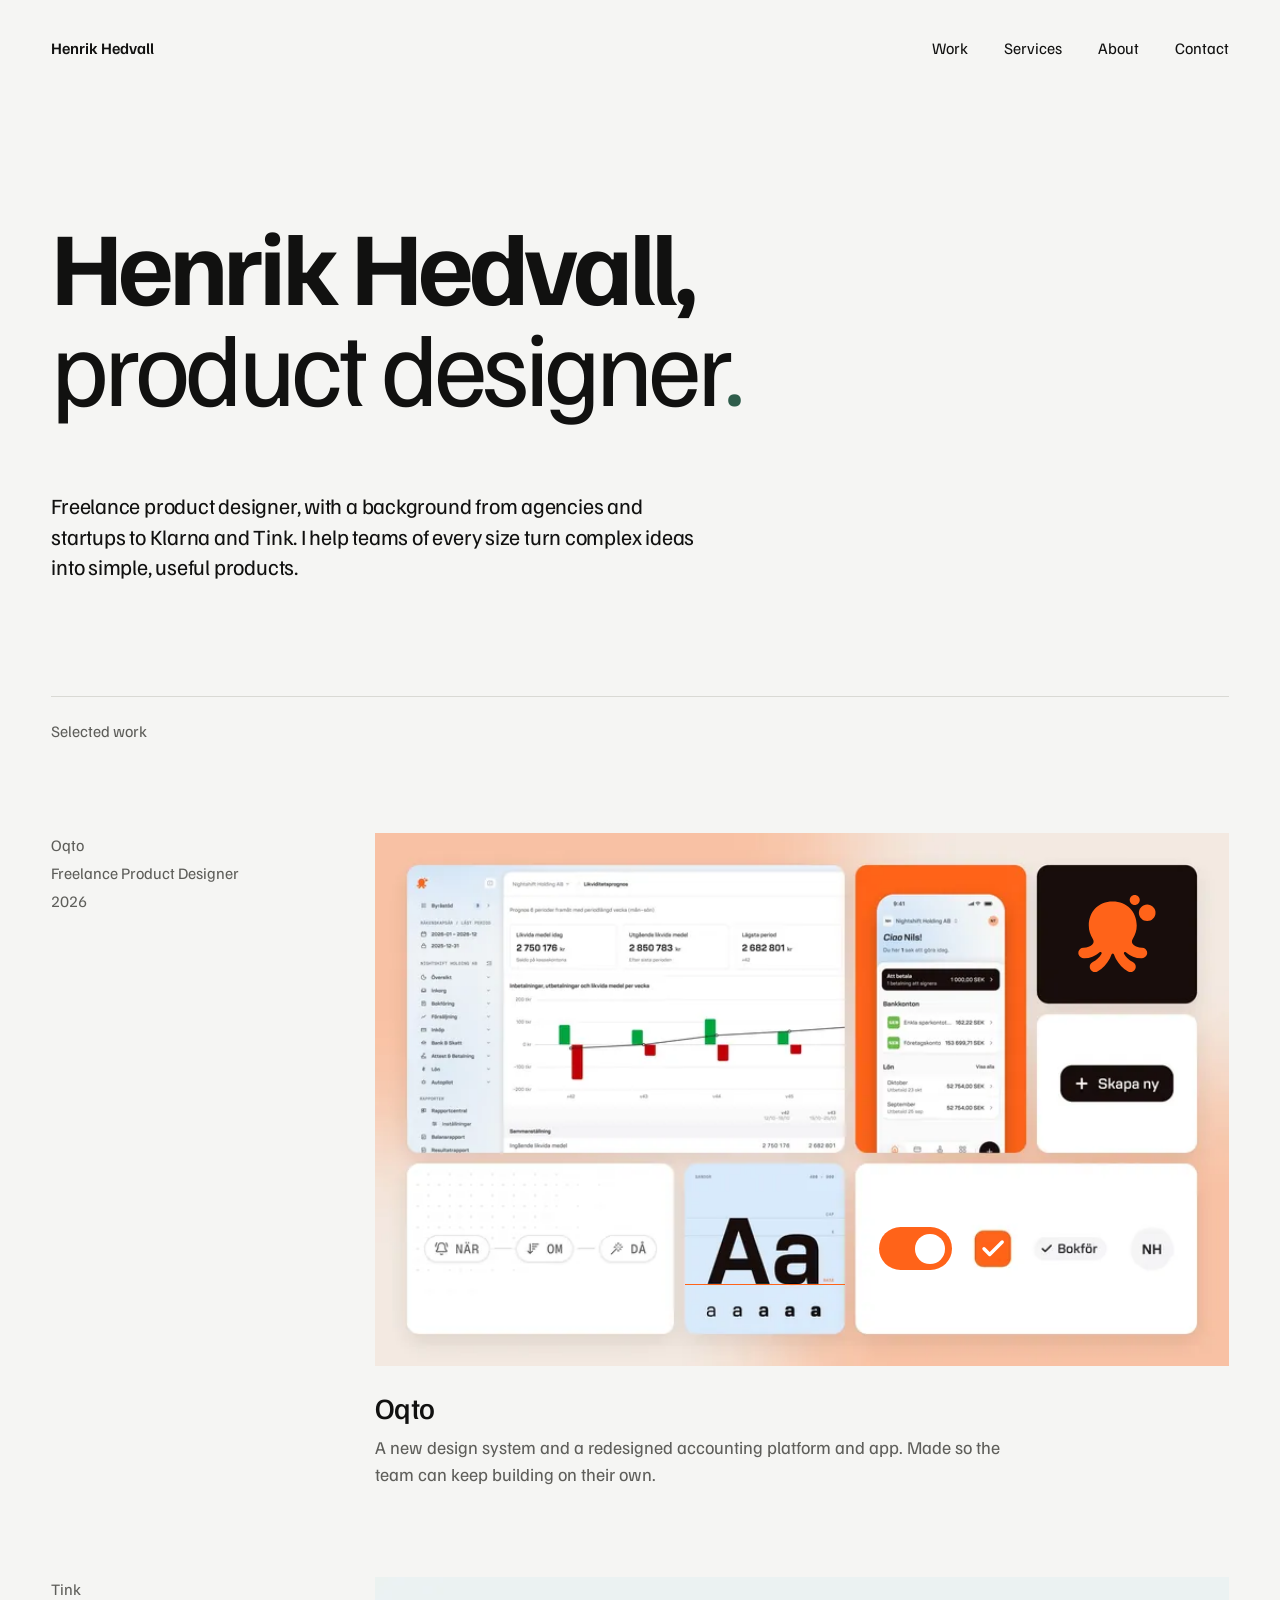
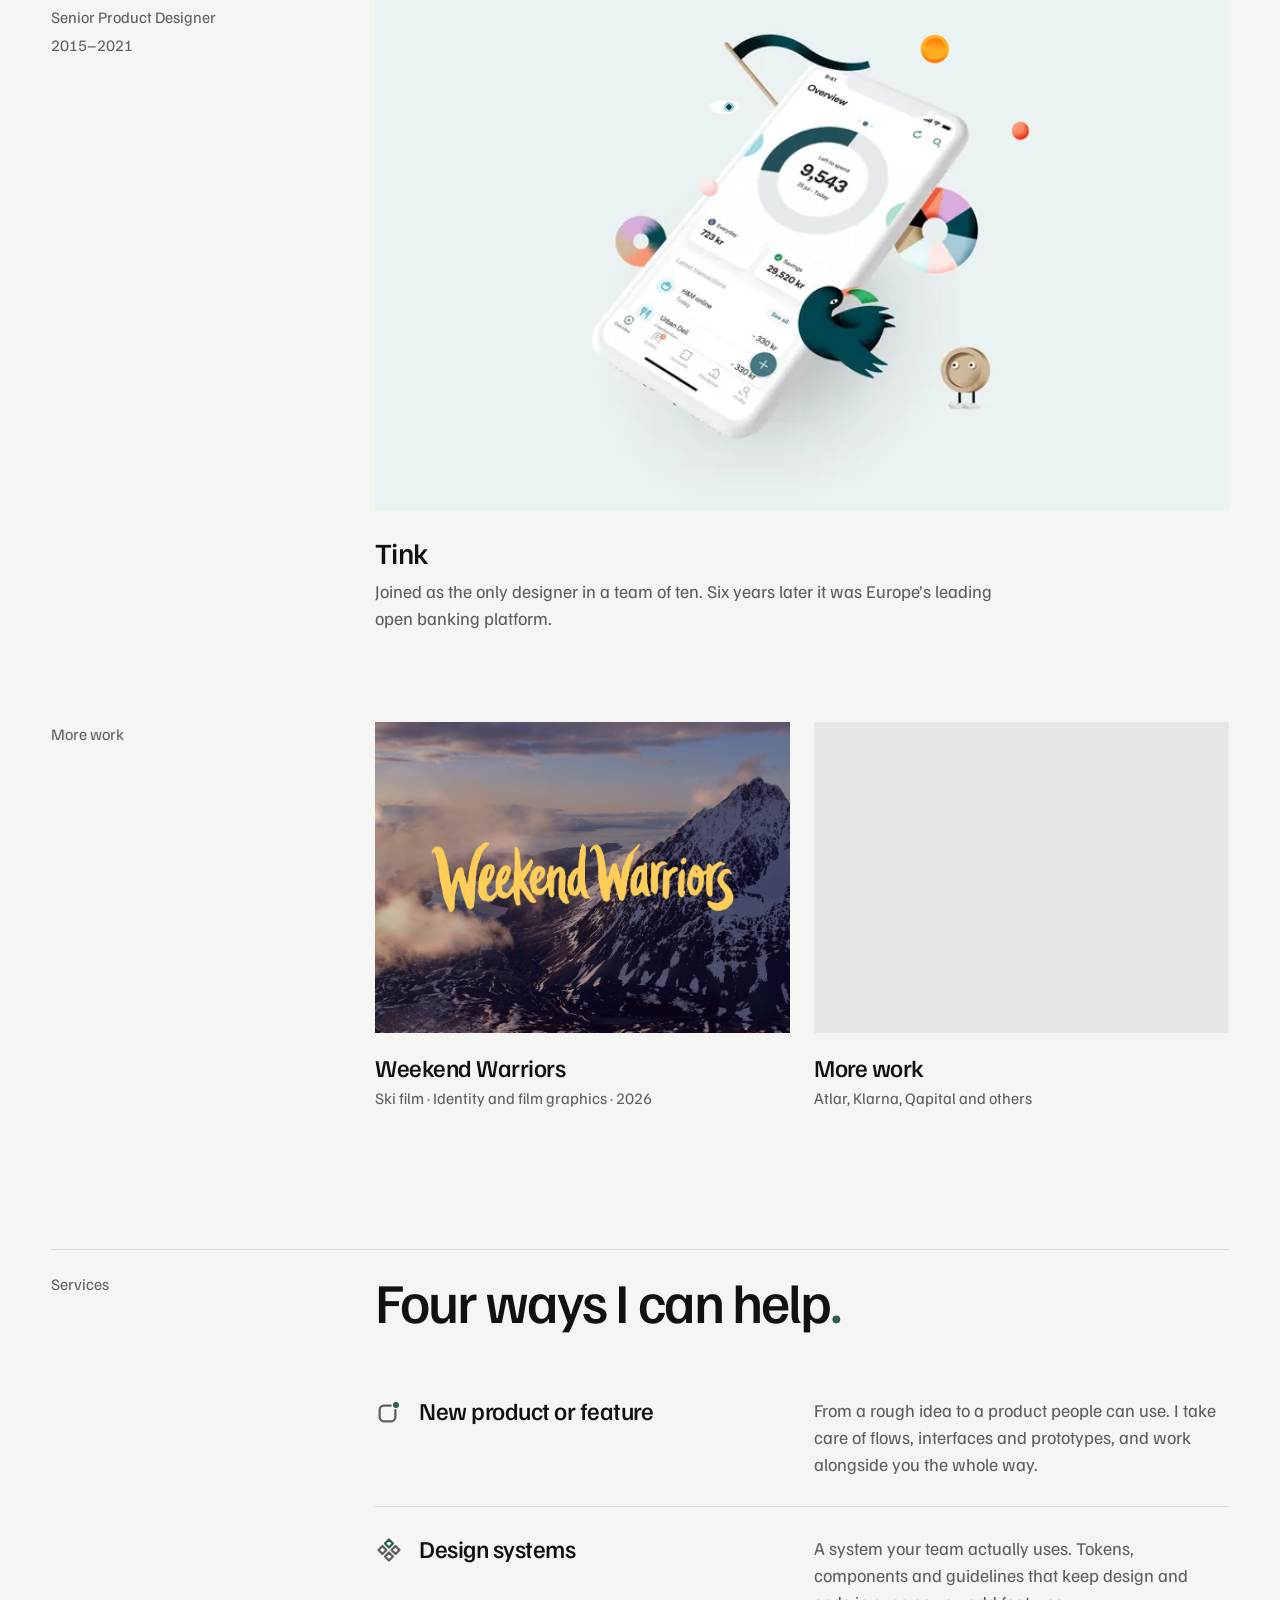
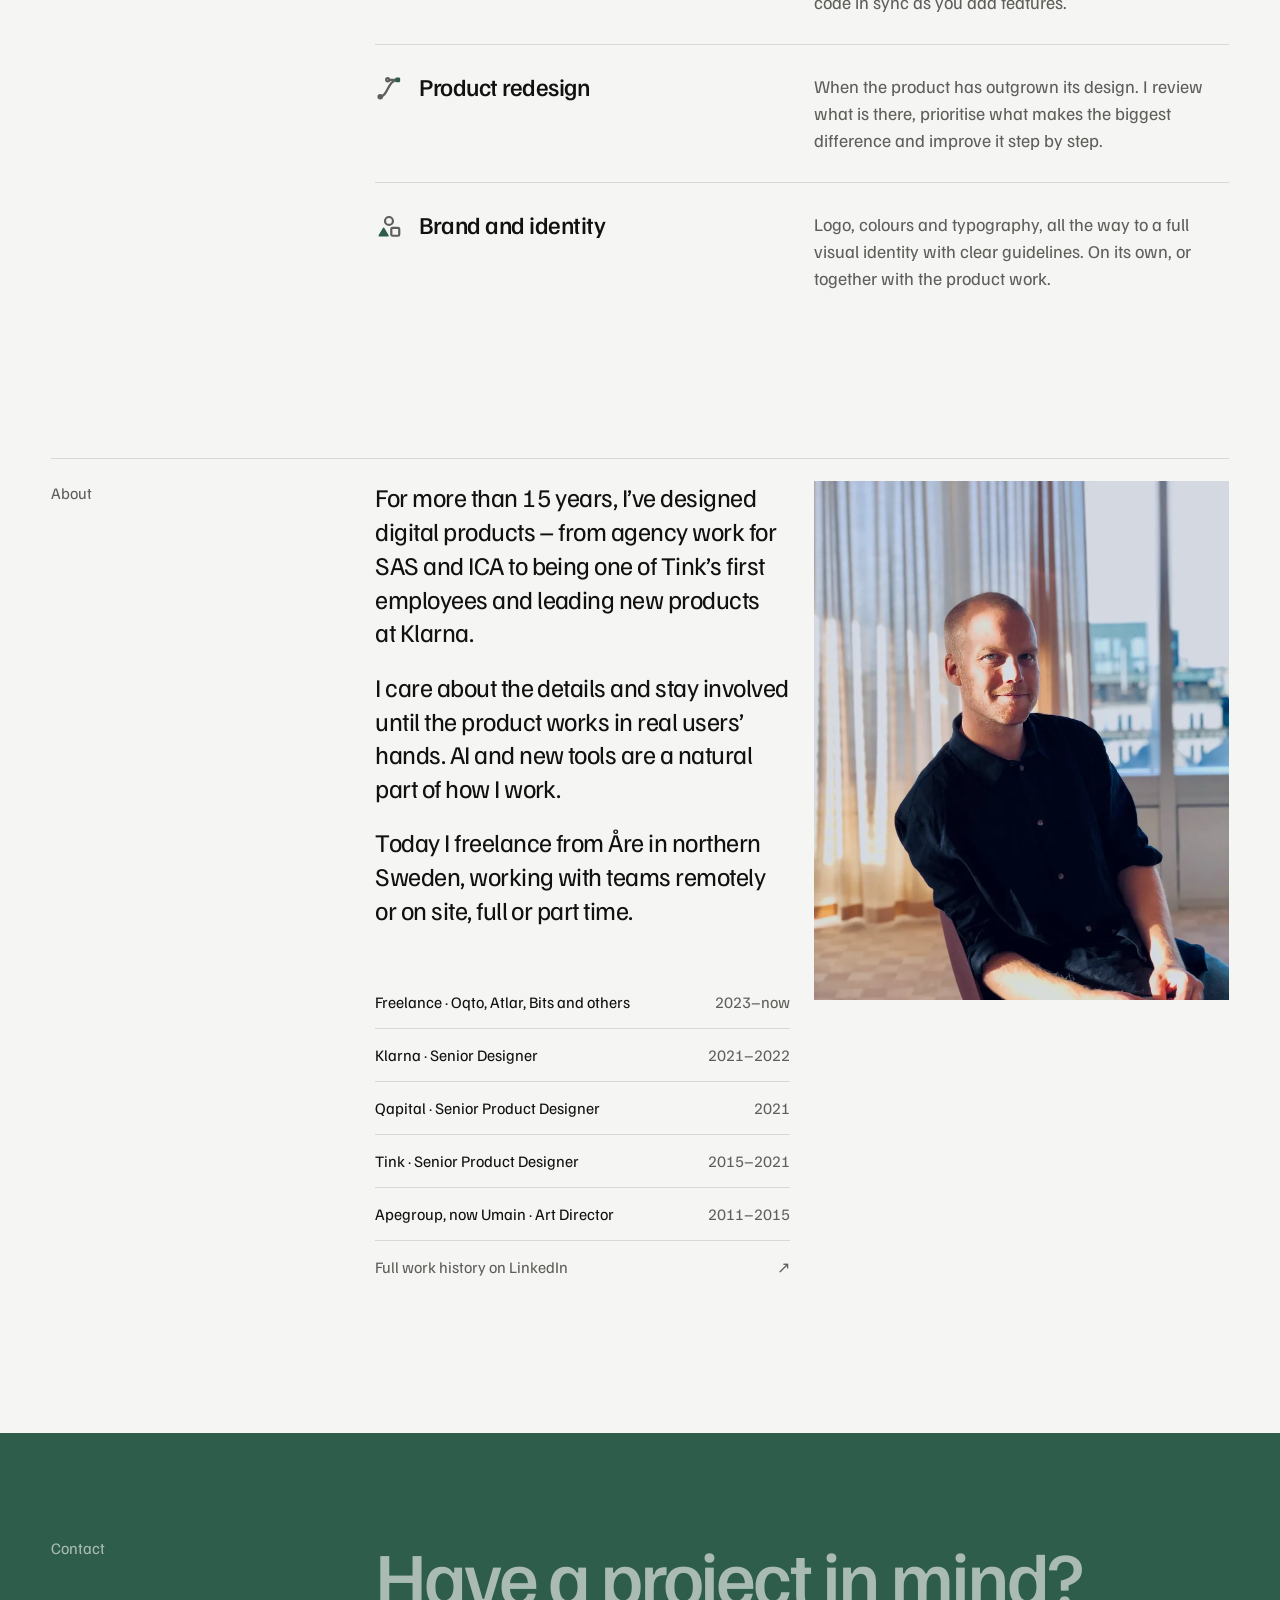
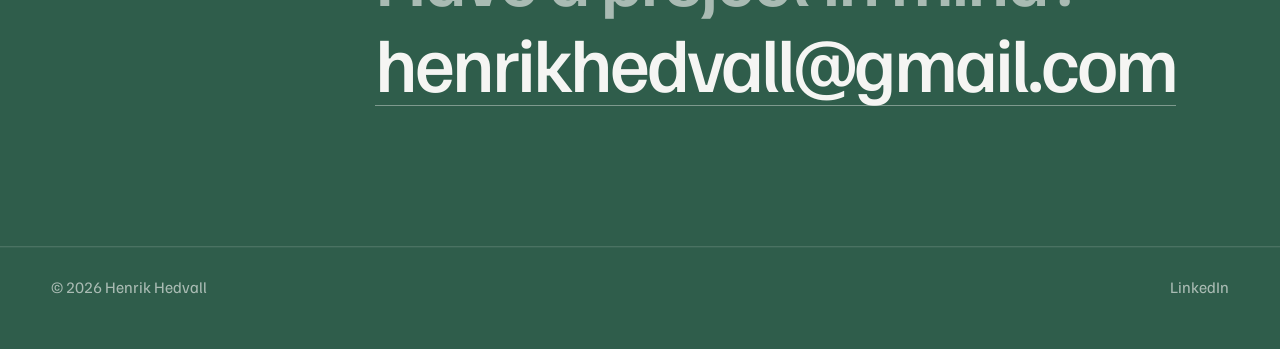
==== docs/index.html @ 21371f3f "Start page: services heading 'Four ways I can help.' Co-Authored-By: Claude Fable 5.2 <noreply@anthr" ====
<!doctype html>
<html lang="en">
<head>
<meta charset="utf-8">
<meta name="viewport" content="width=device-width, initial-scale=1">
<title>Henrik Hedvall – Freelance product designer</title>
<meta name="description" content="Freelance product designer, with a background from agencies and startups to Klarna and Tink.">
<meta property="og:type" content="website">
<meta property="og:title" content="Henrik Hedvall – Freelance product designer">
<meta property="og:description" content="Freelance product designer, with a background from agencies and startups to Klarna and Tink.">
<meta property="og:image" content="https://henrikhedvall.com/assets/share-start.jpg">
<link rel="canonical" href="https://henrikhedvall.com/">
<meta property="og:url" content="https://henrikhedvall.com/">
<script type="application/ld+json">{"@context": "https://schema.org", "@graph": [{"@type": "Person", "@id": "https://henrikhedvall.com/#henrik", "name": "Henrik Hedvall", "jobTitle": "Freelance product designer", "url": "https://henrikhedvall.com/", "image": "https://henrikhedvall.com/assets/henrik.webp", "sameAs": ["https://www.linkedin.com/in/henrikhedvall/"], "address": {"@type": "PostalAddress", "addressLocality": "Åre", "addressCountry": "SE"}, "knowsAbout": ["Product design", "Design systems", "UX design", "UI design", "Fintech"]}, {"@type": "WebSite", "@id": "https://henrikhedvall.com/#site", "url": "https://henrikhedvall.com/", "name": "Henrik Hedvall", "inLanguage": "en", "publisher": {"@id": "https://henrikhedvall.com/#henrik"}}]}</script>
<meta name="twitter:card" content="summary_large_image">
<meta name="theme-color" content="#F5F5F3">
<link rel="icon" href="favicon.svg" type="image/svg+xml">
<link rel="apple-touch-icon" href="apple-touch-icon.png">
<link rel="preload" href="fonts/familjen-grotesk-latin-wght-normal.woff2" as="font" type="font/woff2" crossorigin>
<link rel="stylesheet" href="css/base.css?v=b94be2dc">
<link rel="stylesheet" href="css/main.css?v=dbe5a1f5">
<link rel="stylesheet" href="css/site.css?v=d81ffc0d">
<script>(function(){try{try{localStorage.removeItem("theme")}catch(e){}var t=sessionStorage.getItem("theme");if(t==="dk"||t==="lt")document.documentElement.classList.add(t)}catch(e){}})();</script>
<noscript><style>.rv{opacity:1!important}.rv .zm,.rv .st,.rv .bl{transform:none!important}.rv .st span{opacity:1!important}.rv .ck path{stroke-dashoffset:0!important}.ic .s{stroke-dashoffset:0!important}.ic .nd{transform:none!important}</style></noscript>
</head>
<body data-rvt="0.85">
<div class="pg c-page" id="page">
<div class="c-wrap">

<header class="hdr c-header">
<a class="c-brand" href="#page">Henrik Hedvall</a>
<nav class="c-nav" aria-label="Main menu">
<a href="#work">Work</a>
<a href="#services">Services</a>
<a href="#about">About</a>
<a href="#contact">Contact</a>
</nav>
</header>

<section class="c-1bd8ef" id="top">
<h1 class="c-0eb64b" aria-label="Henrik Hedvall, product designer."><span aria-hidden="true" class="w c-f9675e"><span class="c c-w700" data-c="700,-1">H</span><span class="c c-w700" data-c="700,-1">e</span><span class="c c-w700" data-c="700,-1">n</span><span class="c c-w700" data-c="700,-1">r</span><span class="c c-w700" data-c="700,-1">i</span><span class="c c-w700" data-c="700,-1">k</span></span> <span aria-hidden="true" class="w c-f2ee90"><span class="c c-w700" data-c="700,-1">H</span><span class="c c-w700" data-c="700,-1">e</span><span class="c c-w700" data-c="700,-1">d</span><span class="c c-w700" data-c="700,-1">v</span><span class="c c-w700" data-c="700,-1">a</span><span class="c c-w700" data-c="700,-1">l</span><span class="c c-w700" data-c="700,-1">l</span><span class="c c-w700" data-c="700,-1">,</span></span><br><span aria-hidden="true" class="w c-b80cd1"><span class="c c-w400" data-c="400,1">p</span><span class="c c-w400" data-c="400,1">r</span><span class="c c-2d3d45" data-c="400,1">o</span><span class="c c-w400" data-c="400,1">d</span><span class="c c-w400" data-c="400,1">u</span><span class="c c-w400" data-c="400,1">c</span><span class="c c-w400" data-c="400,1">t</span></span> <span aria-hidden="true" class="w c-fda0ea"><span class="c c-w400" data-c="400,1">d</span><span class="c c-w400" data-c="400,1">e</span><span class="c c-w400" data-c="400,1">s</span><span class="c c-w400" data-c="400,1">i</span><span class="c c-w400" data-c="400,1">g</span><span class="c c-w400" data-c="400,1">n</span><span class="c c-w400" data-c="400,1">e</span><span class="c c-w400" data-c="400,1">r</span><span class="c dot c-779be9" data-c="400,1">.</span></span></h1>

<div class="c-11d5b0">
<p class="r2 c-934982">Freelance product designer, with a background from agencies and startups to Klarna and Tink. I help teams of every size turn complex ideas into simple, useful products.</p><div class="c-3e7436" aria-hidden="true"></div>
</div>
</section>

<section class="c-4fb075" id="work">
<h2 class="c-e5e7d6">Selected work</h2>

<article class="c-d96ef6">
<div class="wm c-d4efab"><span>Oqto</span><span>Freelance Product Designer</span><span>2026</span></div>
<a href="oqto/" class="frame c-34375b">
<div data-rv="1" class="rv c-media">
<div class="ph an"><img class="c-f92d9a" src="assets/oqto-hero-1400.webp?v=71ec8967" srcset="assets/oqto-hero-800.webp?v=7992816f 800w, assets/oqto-hero-1400.webp?v=71ec8967 1400w, assets/oqto-hero.webp?v=4d515a2b 2400w" sizes="(min-width: 1440px) 900px, (min-width: 1000px) 62vw, 92vw" fetchpriority="high" decoding="async" alt="Overview of the Oqto redesign: the liquidity forecast, the mobile app, the octopus symbol and a selection of components" width="2400" height="1500">
<div aria-hidden="true">
<svg class="oc" viewBox="0 0 71.76 71.6"><path class="ob" d="M59.2817 48.7584C57.5643 48.7763 55.937 48.483 54.5196 47.9441C53.3847 47.5131 52.3218 46.8425 51.3491 46.0403C49.7396 44.7171 49.4693 42.4061 50.6226 40.6759C52.9885 37.1495 54.3635 32.9107 54.3635 28.3426C54.3635 15.5483 45.0797 6.07685 32.0608 6.13072H32.0428C19.0299 6.08284 9.98036 15.5483 9.98036 28.3426C9.98036 32.9107 11.3615 37.1495 13.7215 40.6759C14.8804 42.4001 14.6042 44.7171 12.9948 46.0403C12.022 46.8425 10.9592 47.5071 9.82423 47.9441C8.40703 48.477 6.77968 48.7763 5.06221 48.7584C1.56731 48.7225 -0.714596 52.4402 0.732614 55.6137C1.5613 57.4278 3.37482 58.5833 5.37447 58.5833C5.58468 58.5833 5.78885 58.5833 6.005 58.5712C8.49112 58.4872 10.9712 58.0144 13.3492 57.0985C15.9073 56.1162 18.1291 54.6374 20.0147 52.9794C20.9515 52.1532 22.3387 53.2065 21.7682 54.3142C21.6841 54.4758 21.6001 54.6374 21.504 54.799C19.9007 57.6433 17.1984 60.2892 13.6314 62.0378C10.2746 63.6722 9.89028 68.2822 12.9708 70.3833L13.115 70.4734C14.5802 71.4074 16.4417 71.569 18.003 70.8148C23.0773 68.3597 26.5542 64.0135 29.3345 59.0858C30.8057 56.5356 30.6136 54.3565 32.1689 54.2004C33.7242 54.3565 33.538 56.5356 35.0032 59.0858C37.7836 64.0075 41.2605 68.3597 46.3347 70.8148C47.902 71.569 49.7576 71.4074 51.2227 70.4734L51.3667 70.3833C54.4476 68.2822 54.0574 63.6722 50.7061 62.0378C47.1394 60.2892 44.4371 57.6433 42.8338 54.799C42.7437 54.6374 42.6537 54.4758 42.5696 54.3142C41.9991 53.201 43.3862 52.1532 44.3231 52.9794C46.2086 54.6374 48.4245 56.1162 50.9886 57.0985C53.3666 58.0144 55.8408 58.4932 58.3326 58.5712C58.5491 58.5833 58.7591 58.5833 58.9635 58.5833C60.9629 58.5833 62.7765 57.4278 63.6052 55.6137C65.0523 52.4402 62.7704 48.7225 59.2756 48.7584H59.2817Z"></path><path class="o1" d="M64.0553 24.0379C68.3074 24.0379 71.7538 20.6015 71.7538 16.3625C71.7538 12.1235 68.3074 8.68718 64.0553 8.68718C59.8038 8.68718 56.3569 12.1235 56.3569 16.3625C56.3569 20.6015 59.8038 24.0379 64.0553 24.0379Z"></path><path class="o2" d="M52.5076 9.24399C55.0684 9.24399 57.1438 7.17462 57.1438 4.62199C57.1438 2.06934 55.0684 0 52.5076 0C49.9476 0 47.872 2.06934 47.872 4.62199C47.872 7.17462 49.9476 9.24399 52.5076 9.24399Z"></path></svg>
<i class="hq q1"></i><i class="hq q2"></i>
<i class="bl"></i>
<i class="sw"><i></i></i>
<svg class="ck" viewBox="0 0 68.27 46.93"><path d="M68.27 0L21.33 46.93L0 25.6" pathLength="1"></path></svg>
</div></div>
</div>
<div class="c-66ebb6">
<h3 class="c-h3">Oqto</h3>
<p class="c-623d69">A new design system and a redesigned accounting platform and app. Made so the team can keep building on their own.</p>
</div>
</a>
</article>

<article class="c-d96ef6">
<div class="wm c-d4efab"><span>Tink</span><span>Senior Product Designer</span><span>2015–2021</span></div>
<a href="tink/" class="frame c-34375b">
<div data-rv="0" class="rv c-media">
<div class="ph tk"><img class="c-f92d9a" src="assets/tink-hero-1400.webp?v=3ea2d02d" srcset="assets/tink-hero-800.webp?v=24ff89ae 800w, assets/tink-hero-1400.webp?v=3ea2d02d 1400w, assets/tink-hero.webp?v=5f0bf0ee 2000w" sizes="(min-width: 1440px) 900px, (min-width: 1000px) 62vw, 92vw" loading="lazy" decoding="async" alt="The Tink app overview on a phone, surrounded by illustrations" width="2000" height="1250"><i class="ey" aria-hidden="true"></i><img class="fl fa" src="assets/tink-circle-a.png?v=4cb28c6b" alt="" aria-hidden="true"><img class="fl fb" src="assets/tink-circle-b.png?v=ef1778e0" alt="" aria-hidden="true"></div>
</div>
<div class="c-66ebb6">
<h3 class="c-h3">Tink</h3>
<p class="c-623d69">Joined as the only designer in a team of ten. Six years later it was Europe’s leading open banking platform.</p>
</div>
</a>
</article>

<div class="c-d96ef6">
<div class="c-d4efab"><span>More work</span></div>
<div class="c-d9cca0">
<article class="c-card">
<a class="c-card" href="weekend-warriors/">
<div data-rv="2" class="frame rv c-media">
<video class="ph c-51b9cf" data-vid="1" src="assets/ww-hero.mp4?v=6cf41d6e" poster="assets/ww-hero-poster.jpg?v=d07b64ed" width="1920" height="1200" muted loop playsinline preload="metadata" aria-label="The Weekend Warriors wordmark writing itself over a mountain ridge at sunset"></video>
</div>
<div class="c-bc8afc">
<h3 class="c-h3-small">Weekend Warriors</h3>
<p class="c-note">Ski film · Identity and film graphics · 2026</p>
</div>
</a>
</article>
<article class="c-card">
<a class="c-card" href="more-work/">
<div data-rv="3" class="frame rv c-media">
<div class="ph sl c-a904ae"><img src="assets/klarna-1400.webp?v=a56a74ed" srcset="assets/klarna-800.webp?v=a18558d9 800w, assets/klarna-1400.webp?v=a56a74ed 1400w, assets/klarna.webp?v=1fc53044 2000w" sizes="(min-width: 1440px) 440px, (min-width: 700px) 46vw, 92vw" loading="lazy" decoding="async" alt="A selection of other work: Klarna, Reda, Qapital, Atlar, Romo Bygg and Svartanatt"><img src="assets/reda-1400.webp?v=1ed60d2f" srcset="assets/reda-800.webp?v=929731c5 800w, assets/reda-1400.webp?v=1ed60d2f 1400w, assets/reda.webp?v=9a746e75 2000w" sizes="(min-width: 1440px) 900px, (min-width: 1000px) 62vw, 92vw" loading="lazy" decoding="async" alt=""><img src="assets/qapital-1400.webp?v=ae49ee5f" srcset="assets/qapital-800.webp?v=fa20acdd 800w, assets/qapital-1400.webp?v=ae49ee5f 1400w, assets/qapital.webp?v=312f7fcc 2000w" sizes="(min-width: 1440px) 440px, (min-width: 700px) 46vw, 92vw" loading="lazy" decoding="async" alt=""><img src="assets/atlar-1400.webp?v=4212e9a0" srcset="assets/atlar-800.webp?v=1175e4a0 800w, assets/atlar-1400.webp?v=4212e9a0 1400w, assets/atlar.webp?v=0b436af6 2000w" sizes="(min-width: 1440px) 440px, (min-width: 700px) 46vw, 92vw" loading="lazy" decoding="async" alt=""><img src="assets/romo-bygg-1400.webp?v=dbc08c39" srcset="assets/romo-bygg-800.webp?v=d6e807f8 800w, assets/romo-bygg-1400.webp?v=dbc08c39 1400w, assets/romo-bygg.webp?v=745fbbb3 2000w" sizes="(min-width: 1440px) 440px, (min-width: 700px) 46vw, 92vw" loading="lazy" decoding="async" alt=""><img src="assets/svartanatt.webp?v=2c3ea246" srcset="assets/svartanatt-800.webp?v=5318c107 800w, assets/svartanatt.webp?v=2c3ea246 1600w" sizes="(min-width: 1440px) 440px, (min-width: 700px) 46vw, 92vw" loading="lazy" decoding="async" alt=""></div>
</div>
<div class="c-bc8afc">
<h3 class="c-h3-small">More work</h3>
<p class="c-note">Atlar, Klarna, Qapital and others</p>
</div>
</a>
</article>
</div>
</div>
</section>

<section class="c-sec-row" id="services">
<h2 class="label c-eyebrow">Services</h2>
<div class="c-cdea6d">
<p class="c-e6c089">Four ways I can help<span class="c-cb9cb9">.</span></p>
<div class="c-stack">

<div class="svc-row c-e2e9c7">
<div data-svc="0" class="svc c-svc-head">
<svg class="ic" viewBox="0 0 24 24" aria-hidden="true"><path class="s ap" d="M17.5 10.5v5.9a3.6 3.6 0 0 1-3.6 3.6H7.6A3.6 3.6 0 0 1 4 16.4v-6.3a3.6 3.6 0 0 1 3.6-3.6h5.9" pathLength="1"></path><circle class="nd" cx="18" cy="6" r="2.6"></circle></svg>
<h3 class="c-h3-small">New product or feature</h3>
</div>
<p class="c-body-muted">From a rough idea to a product people can use. I take care of flows, interfaces and prototypes, and work alongside you the whole way.</p>
</div>

<div class="svc-row c-6560a6">
<div data-svc="1" class="svc c-svc-head">
<svg class="ic" viewBox="0 0 24 24" aria-hidden="true"><path class="s k dm d1" d="M12 3l3.4 3.4-3.4 3.4-3.4-3.4z" pathLength="1"></path><path class="s dm d2" d="M6.4 8.6l3.4 3.4-3.4 3.4-3.4-3.4z" pathLength="1"></path><path class="s dm d3" d="M17.6 8.6l3.4 3.4-3.4 3.4-3.4-3.4z" pathLength="1"></path><path class="s dm d4" d="M12 14.2l3.4 3.4-3.4 3.4-3.4-3.4z" pathLength="1"></path></svg>
<h3 class="c-h3-small">Design systems</h3>
</div>
<p class="c-body-muted">A system your team actually uses. Tokens, components and guidelines that keep design and code in sync as you add features.</p>
</div>

<div class="svc-row c-6560a6">
<div data-svc="2" class="svc c-svc-head">
<svg class="ic" viewBox="0 0 24 24" aria-hidden="true"><path class="s cv" d="M4.5 19.5C11 19.5 11 5 19.5 5" pathLength="1"></path><path class="s hl" d="M19.5 5H12.4" pathLength="1"></path><circle class="s kb" cx="11" cy="5" r="1.4" pathLength="1"></circle><circle class="nd g st" cx="4.5" cy="19.5" r="2.4"></circle><rect class="nd st" x="17.4" y="2.9" width="4.2" height="4.2" rx="1.1"></rect></svg>
<h3 class="c-h3-small">Product redesign</h3>
</div>
<p class="c-body-muted">When the product has outgrown its design. I review what is there, prioritise what makes the biggest difference and improve it step by step.</p>
</div>

<div class="svc-row c-6560a6">
<div data-svc="3" class="svc c-svc-head">
<svg class="ic" viewBox="0 0 24 24" aria-hidden="true"><path class="nd bt c-73754b" d="M7.4 14l3.7 6.4H3.7z"></path><circle class="s bc" cx="12" cy="7.7" r="3.4" pathLength="1"></circle><rect class="s bs c-49e06b" x="14" y="13.6" width="6.8" height="6.8" rx="1.1" pathLength="1"></rect></svg>
<h3 class="c-h3-small">Brand and identity</h3>
</div>
<p class="c-body-muted">Logo, colours and typography, all the way to a full visual identity with clear guidelines. On its own, or together with the product work.</p>
</div>

</div>
</div>
</section>

<section class="c-sec-row" id="about">
<h2 class="label c-eyebrow">About</h2>
<div class="c-84e55a">
<div class="c-241d5d">
<div class="c-717a55">
<p class="c-deb068">For more than 15 years, I’ve designed digital products – from agency work for SAS and ICA to being one of Tink’s first employees and leading new products at Klarna.</p>
<p class="c-deb068">I care about the details and stay involved until the product works in real users’ hands. AI and new tools are a natural part of how I work.</p>
<p class="c-deb068">Today I freelance from Åre in northern Sweden, working with teams remotely or on site, full or part time.</p>
</div>
<div class="c-5a4dd7">
<div class="c-9900d7">
<span>Freelance · Oqto, Atlar, Bits and others</span>
<span class="c-years">2023–now</span>
</div>
<div class="c-job">
<span>Klarna · Senior Designer</span>
<span class="c-years">2021–2022</span>
</div>
<div class="c-job">
<span>Qapital · Senior Product Designer</span>
<span class="c-years">2021</span>
</div>
<div class="c-job">
<span>Tink · Senior Product Designer</span>
<span class="c-years">2015–2021</span>
</div>
<div class="c-job">
<span>Apegroup, now Umain · Art Director</span>
<span class="c-years">2011–2015</span>
</div>
<a class="c-983ea1" href="https://www.linkedin.com/in/henrikhedvall/" target="_blank" rel="noopener"><span>Full work history on LinkedIn</span><span aria-hidden="true">↗</span></a>
</div>
</div>
<img class="c-37434e" src="assets/henrik.webp?v=fcdbd80e" srcset="assets/henrik-800.webp?v=7474d561 800w, assets/henrik.webp?v=fcdbd80e 1600w" sizes="(min-width: 1440px) 440px, (min-width: 700px) 46vw, 92vw" loading="lazy" decoding="async" alt="Henrik Hedvall, seated by a window in warm afternoon light" width="1600" height="2000">
</div>
</section>

<section id="contact" class="bleed c-d41c83">
<h2 class="label c-3a19ce">Contact</h2>
<div class="c-ff5913">
<p class="c-d10982">Have a project in mind?</p>
<a href="mailto:henrikhedvall@gmail.com" class="mail c-31921e">henrikhedvall@gmail.com</a>
</div>
</section>

<footer class="bleed c-7f6a8b"><span>© 2026 Henrik Hedvall</span><a href="https://www.linkedin.com/in/henrikhedvall/" target="_blank" rel="noopener" class="foot">LinkedIn</a></footer>


</div>
</div>
<script src="js/site.js?v=495a7c48" defer></script>
</body>
</html>
---- docs/css/base.css ----
@font-face{font-family:'Familjen Grotesk';font-style:normal;font-display:swap;font-weight:400 700;src:url(../fonts/familjen-grotesk-latin-ext-wght-normal.woff2) format('woff2-variations');unicode-range:U+0100-02BA,U+02BD-02C5,U+02C7-02CC,U+02CE-02D7,U+02DD-02FF,U+0304,U+0308,U+0329,U+1D00-1DBF,U+1E00-1E9F,U+1EF2-1EFF,U+2020,U+20A0-20AB,U+20AD-20C0,U+2113,U+2C60-2C7F,U+A720-A7FF}
@font-face{font-family:'Familjen Grotesk';font-style:normal;font-display:swap;font-weight:400 700;src:url(../fonts/familjen-grotesk-latin-wght-normal.woff2) format('woff2-variations');unicode-range:U+0000-00FF,U+0131,U+0152-0153,U+02BB-02BC,U+02C6,U+02DA,U+02DC,U+0304,U+0308,U+0329,U+2000-206F,U+20AC,U+2122,U+2191,U+2193,U+2212,U+2215,U+FEFF,U+FFFD}
@font-face{font-family:'Geist Mono';font-style:normal;font-display:swap;font-weight:500;src:url(../fonts/geist-mono-latin-500-normal.woff2) format('woff2');unicode-range:U+0000-00FF,U+0131,U+0152-0153,U+02BB-02BC,U+02C6,U+02DA,U+02DC,U+0304,U+0308,U+0329,U+2000-206F,U+20AC,U+2122,U+2191,U+2193,U+2212,U+2215,U+FEFF,U+FFFD}
body{margin:0;background:#F5F5F3}
:root{--accent:#2F5D4B}
::selection{background:#D5E3DC;color:#111110}
a{color:#111110;text-decoration:none}
a:hover{color:var(--accent)}
header a,.foot{background:linear-gradient(currentColor,currentColor) 0 100%/0 1px no-repeat;padding-bottom:2px;transition:background-size 500ms cubic-bezier(.2,.7,.2,1),color 300ms ease}
header a:hover,.foot:hover{background-size:100% 1px}
img,video{display:block;width:100%;height:auto}
.bar{position:fixed;top:0;left:0;right:0;height:2px;background:var(--accent);transform-origin:0 50%;z-index:20;pointer-events:none}
.hdr{position:sticky;top:0;z-index:10;background:#F5F5F3;box-shadow:0 0 0 100vmax #F5F5F3;clip-path:inset(0 -100vmax);transition:transform 600ms cubic-bezier(.2,.7,.2,1)}
.hdr.up{transform:translateY(-100%)}
@media (max-width: 1000px){.meta{order:2}}
.fw{position:relative}
.fc{position:absolute;left:83.6%;top:53.73%;width:6.15%;height:7.73%;background:#FAFAFA;color:#191970;pointer-events:none}
.fc svg{position:absolute;left:8.13%;top:10.34%;width:85.4%;height:auto;overflow:visible;display:block}
.fc .fp,.fc .fo,.fc .fm{transform-box:fill-box;transform-origin:center}
.fv{position:absolute;left:26.781%;top:21.917%;width:21.969%;height:63.708%;border-radius:7.966%/3.663%;object-fit:cover;pointer-events:none}
@media (prefers-reduced-motion: reduce){.fv{display:none}}
@media (prefers-reduced-motion: no-preference){
.rv.in .fc .fp{animation:fcP 2.3s 600ms both}
.rv.in .fc .fo{animation:fcO 2.3s 600ms both}
.rv.in .fc .fm{animation:fcM 2.3s 600ms both}
@keyframes fcP{0%,8.7%{opacity:0;transform:rotate(90deg);animation-timing-function:cubic-bezier(.2,0,0,1)}43.4%,60.8%{opacity:1;transform:rotate(0deg);animation-timing-function:cubic-bezier(.2,0,0,1)}100%{opacity:1;transform:rotate(-180deg)}}
@keyframes fcO{0%,8.7%{opacity:0;transform:translateX(12px);animation-timing-function:cubic-bezier(.2,0,0,1)}43.4%,100%{opacity:1;transform:translateX(0)}}
@keyframes fcM{0%,8.7%{opacity:0;transform:translateY(8px);animation-timing-function:cubic-bezier(.2,0,0,1)}43.4%,60.8%{opacity:1;transform:translateY(0);animation-timing-function:cubic-bezier(.2,0,0,1)}100%{opacity:1;transform:translateY(-3px)}}
.rv{opacity:0;transition:opacity 1000ms ease}
.rv.in{opacity:1}
.rv .zm:not(.px){transform:scale(1.035);transition:transform 2000ms cubic-bezier(.16,.84,.24,1)}
.rv.in .zm:not(.px){transform:none}
@keyframes rise{from{opacity:0;transform:translateY(14px)}to{opacity:1;transform:none}}
.r1,.r2{animation:rise 1100ms cubic-bezier(.2,.7,.2,1) both}
.r2{animation-delay:140ms}
}
[data-lb]{cursor:zoom-in}
[data-lb]:focus-visible{outline:2px solid var(--accent);outline-offset:3px}
.lbx{position:fixed;inset:0;z-index:100;opacity:0;transition:opacity 300ms ease;font-family:'Familjen Grotesk','Helvetica Neue',Arial,sans-serif;-webkit-font-smoothing:antialiased;touch-action:pinch-zoom;cursor:zoom-out}
.lbx.on{opacity:1}
.lbx .stg{position:absolute;left:0;right:0;top:0;height:100%;display:flex;align-items:center;justify-content:center;padding:68px clamp(16px,6vw,96px) 76px;box-sizing:border-box}
.lbx .stg img,.lbx .stg video{width:auto;height:auto;max-width:100%;max-height:100%;opacity:0;transform:scale(.985);transition:opacity 280ms ease,transform 500ms cubic-bezier(.2,.7,.2,1);cursor:default;-webkit-user-drag:none;user-select:none;-webkit-user-select:none}
.lbx .stg video{width:100%;height:100%;object-fit:contain}
.lbx .stg img.ok,.lbx .stg video.ok{opacity:1;transform:none}
.lbx button{position:absolute;-webkit-appearance:none;appearance:none;border:0;padding:0;width:44px;height:44px;border-radius:50%;background:transparent;color:inherit;cursor:pointer;display:flex;align-items:center;justify-content:center;transition:background 200ms ease}
.lbx button:hover{background:rgba(128,128,128,.18)}
.lbx button:focus-visible{outline:2px solid var(--accent);outline-offset:2px}
.lbx .x{top:14px;right:clamp(8px,2vw,24px)}
.lbx .pv,.lbx .nx{top:50%;margin-top:-22px}
.lbx .pv{left:clamp(4px,1.6vw,24px)}
.lbx .nx{right:clamp(4px,1.6vw,24px)}
.lbx .cp{position:absolute;left:0;right:0;bottom:24px;margin:0;padding:0 72px;display:flex;flex-wrap:wrap;justify-content:center;gap:2px 20px;text-align:center;font-size:14px;line-height:1.4;font-variant-numeric:tabular-nums;cursor:default}
.lbx .cp .cm{opacity:.62}
.lbx .cp .cl{display:flex;flex-wrap:wrap;gap:2px 20px}
.lbx .cp.has{justify-content:space-between;flex-wrap:nowrap;text-align:left}
.lbx .cp.has .cc{flex:none}
@media (max-width: 700px){.lbx .stg{padding:64px 12px 104px}.lbx .cp{padding:0 60px;bottom:16px}.lbx .cp.has{flex-direction:column;align-items:center;justify-content:flex-start;flex-wrap:nowrap;gap:2px;text-align:center}.lbx .cp .cl{display:contents}.lbx .pv,.lbx .nx{top:auto;bottom:12px;margin:0}}
.nf{min-height:100vh;min-height:100dvh;box-sizing:border-box;padding:36px clamp(20px,4vw,60px);display:flex;flex-direction:column;gap:20px;background:#F5F5F3;color:#111110;font-family:'Familjen Grotesk','Helvetica Neue',Arial,sans-serif;font-size:18px;line-height:1.5;-webkit-font-smoothing:antialiased}
.nf p{margin:0}
.nf-name{font-size:16px;font-weight:600;margin-bottom:auto !important}
.nf h1{margin:0;font-size:clamp(36px,6vw,88px);line-height:1.02;font-weight:500;letter-spacing:-.04em}
.nf-link{border-bottom:1px solid currentColor;padding-bottom:2px}
.nf>p:last-child{margin-bottom:auto}
@media (prefers-color-scheme: dark){
html:not(.lt){--accent:#46765F;color-scheme:dark}
html:not(.lt),:where(html:not(.lt)) body{background:#121211 !important}
:where(html:not(.lt)) .pg{background:#121211 !important;color:#EDEDE9 !important}
:where(html:not(.lt)) .hdr{background:#121211;box-shadow:0 0 0 100vmax #121211}
:where(html:not(.lt)) ::selection{background:#2F5D4B;color:#F5F5F3}
:where(html:not(.lt)) a{color:#EDEDE9}
:where(html:not(.lt)) .ic .s{stroke:#9C9C96 !important}
:where(html:not(.lt)) .ic .s.k{stroke:var(--accent) !important}
:where(html:not(.lt)) .ic .nd.g{fill:#9C9C96 !important}
:where(html:not(.lt)) .bleed{background:#2F5D4B;box-shadow:0 0 0 100vmax #2F5D4B}
}
html.dk{--accent:#46765F;color-scheme:dark}
html.dk,:where(html.dk) body{background:#121211 !important}
:where(html.dk) .pg{background:#121211 !important;color:#EDEDE9 !important}
:where(html.dk) .hdr{background:#121211;box-shadow:0 0 0 100vmax #121211}
:where(html.dk) ::selection{background:#2F5D4B;color:#F5F5F3}
:where(html.dk) a{color:#EDEDE9}
:where(html.dk) .ic .s{stroke:#9C9C96 !important}
:where(html.dk) .ic .s.k{stroke:var(--accent) !important}
:where(html.dk) .ic .nd.g{fill:#9C9C96 !important}
:where(html.dk) .bleed{background:#2F5D4B;box-shadow:0 0 0 100vmax #2F5D4B}
---- docs/css/main.css ----
@media (prefers-reduced-motion: no-preference){html{scroll-behavior:smooth}
#work,#services,#about{position:relative;border-top-color:transparent !important}
#work::before,#services::before,#about::before{content:"";position:absolute;left:0;right:0;top:-3px;height:1px;background:#D9D9D4;pointer-events:none}
@media (prefers-color-scheme: dark){html:not(.lt) :is(#work,#services,#about)::before{background:#2A2A28}}
html.dk :is(#work,#services,#about)::before{background:#2A2A28}}
.ph{transition:transform 900ms cubic-bezier(.2,.7,.2,1)}
.frame:hover .ph{transform:scale(1.015)}
.sl{position:relative}
.sl img{position:absolute;inset:0;display:block;width:100%;height:100%;object-fit:cover;opacity:0}
.sl img:first-child{opacity:1}
@media (prefers-reduced-motion: no-preference){
.sl img{animation:slF 24s linear infinite both}
.sl img:nth-child(2){animation-delay:4s}
.sl img:nth-child(3){animation-delay:8s}
.sl img:nth-child(4){animation-delay:12s}
.sl img:nth-child(5){animation-delay:16s}
.sl img:nth-child(6){animation-delay:20s}
@keyframes slF{0%{opacity:0}4.17%,16.67%{opacity:1}20.83%,100%{opacity:0}}
}
.tk{position:relative}
.fl{position:absolute;display:block;height:auto}
.ey{position:absolute;display:block;left:40.8125%;top:23.4%;width:1.1875%;aspect-ratio:1;border-radius:50%;background:radial-gradient(circle closest-side,#004650 0 50%,#A7CAD8 55% 100%)}
.fa{left:63.656%;top:10.4%;width:3.844%}
.fb{left:74.313%;top:26.85%;width:2.5%}
@media (prefers-reduced-motion: no-preference){
.ey{animation:eyL 11s cubic-bezier(.45,0,.55,1) 1.5s infinite}
@keyframes eyL{0%,12%{transform:none}45%,62%{transform:translateX(-89%)}95%,100%{transform:none}}
.fa{animation:flA 7s ease-in-out infinite alternate}
.fb{animation:flB 5.6s ease-in-out -2s infinite alternate}
@keyframes flA{from{transform:translate(-16%,30%)}to{transform:translate(20%,-45%)}}
@keyframes flB{from{transform:translate(26%,-40%)}to{transform:translate(-30%,52%)}}
}
.an{position:relative}
.an i,.an svg{position:absolute;display:block}
.oc{left:82.344%;top:11.75%;width:9.084%;overflow:visible;fill:#FF6319}
.hq{top:77.85%;height:.167%;background:#FF6319;border-radius:999px;opacity:0;transform-origin:0 50%}
.q1{left:13.94%;width:2.08%}.q2{left:23.7%;width:2.08%}
.bl{left:36.25%;top:84.56%;width:18.75%;height:1px;background:#FF6319;transform-origin:0 50%}
.sw{left:59.031%;top:74%;width:8.5%;aspect-ratio:272/160;border-radius:999px;background:#FF6319}
.sw i{top:15%;left:50%;width:41.18%;aspect-ratio:1;border-radius:50%;background:#fff}
.ck{left:71.278%;top:76.72%;width:2.134%;overflow:visible;fill:none;stroke:#fff;stroke-width:12.8;stroke-linecap:round;stroke-linejoin:round}
.ck path{stroke-dasharray:1;stroke-dashoffset:0}
@media (prefers-reduced-motion: no-preference){
.oc .ob,.oc .o1,.oc .o2{transform-box:fill-box;transform-origin:50% 50%}
.oc{animation:ocF 5.5s ease-in-out infinite alternate}
.oc .o1{animation:ocB 3.6s ease-in-out infinite alternate}
.oc .o2{animation:ocB 2.9s ease-in-out -1s infinite alternate}
@keyframes ocF{from{transform:translateY(3.5%) rotate(-2deg)}to{transform:translateY(-3.5%) rotate(2deg)}}
@keyframes ocB{from{transform:translate(-6%,10%)}to{transform:translate(8%,-16%)}}
.hq{animation:hl1 6s cubic-bezier(.45,0,.2,1) 1s infinite}
.q2{animation-name:hl2}
@keyframes hl1{0%{opacity:1;transform:scaleX(0)}12%{opacity:1;transform:scaleX(1)}36%{opacity:1;transform:scaleX(1)}46%,100%{opacity:0;transform:scaleX(1)}}
@keyframes hl2{0%,12%{opacity:1;transform:scaleX(0)}24%{opacity:1;transform:scaleX(1)}36%{opacity:1;transform:scaleX(1)}46%,100%{opacity:0;transform:scaleX(1)}}
.sw{animation:swT 5s cubic-bezier(.4,0,.2,1) 1s infinite}
.sw i{animation:swK 5s cubic-bezier(.4,0,.2,1) 1s infinite}
@keyframes swT{0%,30%{background:#FF6319}38%,62%{background:#CFCBC6}70%,100%{background:#FF6319}}
@keyframes swK{0%,30%{left:50%}38%,62%{left:8.82%}70%,100%{left:50%}}
.rv .bl{transform:scaleX(0);transition:transform 1500ms cubic-bezier(.2,.7,.2,1) 700ms}
.rv.in .bl{transform:none}
.rv .ck path{stroke-dashoffset:1;transition:stroke-dashoffset 700ms cubic-bezier(.65,0,.35,1) 1100ms}
.rv.in .ck path{stroke-dashoffset:0;animation:ckD 5s cubic-bezier(.65,0,.35,1) 3.5s infinite}
@keyframes ckD{0%,30%{stroke-dashoffset:0}36%,56%{stroke-dashoffset:1}70%,100%{stroke-dashoffset:0}}
}
.label{position:sticky;top:32px;align-self:flex-start}
@media (max-width: 1000px){.label{position:static}}
@media (max-width: 1000px){.wm{order:2;flex-direction:row !important;flex-wrap:wrap;gap:0 !important;margin-top:-12px}.wm>span:first-child{display:none}.wm>span+span+span::before{content:" · ";white-space:pre}#work>h2{margin-bottom:-36px !important}}
@media (max-width: 600px){#top h1{font-size:calc((100vw - 40px) / 8.1) !important}}
@media (max-width: 600px){#contact .mail{font-size:min(36px, calc((100vw - 40px) / 10.8))}}
@media (prefers-reduced-motion: no-preference){
.rv{opacity:0;transition:opacity 900ms ease}
.rv.in{opacity:1}
}
.bleed{background:var(--accent);box-shadow:0 0 0 100vmax var(--accent);clip-path:inset(0 -100vmax)}
@media (prefers-color-scheme: dark){:where(html:not(.lt)) .bleed{background:#2F5D4B;box-shadow:0 0 0 100vmax #2F5D4B}}
:where(html.dk) .bleed{background:#2F5D4B;box-shadow:0 0 0 100vmax #2F5D4B}
footer.bleed{clip-path:inset(-2px -100vmax 0)}
footer.bleed{position:relative;border-top-color:transparent !important}
footer.bleed::before{content:"";position:absolute;left:0;right:0;top:-1px;height:1px;background:rgba(245,245,243,.18);box-shadow:0 0 0 100vmax rgba(245,245,243,.18);clip-path:inset(0 -100vmax);pointer-events:none}
.mail{color:#F5F5F3;border-bottom:1px solid rgba(245,245,243,.4);transition:border-color 400ms ease}
.mail:hover{color:#F5F5F3;border-color:#F5F5F3}
.foot{color:rgba(245,245,243,.62)}
.foot:hover{color:#F5F5F3}
.ic{flex:none;width:1.15em;height:1.15em;overflow:visible;position:relative;top:2px}
.svc{position:relative;top:-1px}
.ic .s{fill:none;stroke:#5E5E5A;stroke-width:1.9;stroke-linecap:round;stroke-linejoin:round;stroke-dasharray:1;stroke-dashoffset:1;transition:stroke-dashoffset 1100ms cubic-bezier(.65,0,.35,1)}
.ic.in .s{stroke-dashoffset:0}
.ic .s.k{stroke:var(--accent)}
@keyframes pop{from{transform:scale(.35)}to{transform:scale(1)}}
.ic .cv{d:path("M4.5 19.5C11 19.5 11 5 19.5 5");transition:stroke-dashoffset 1100ms cubic-bezier(.65,0,.35,1),d 650ms cubic-bezier(.2,.7,.2,1)}
.ic .hl{d:path("M19.5 5H12.4");transition:stroke-dashoffset 1100ms cubic-bezier(.65,0,.35,1) 500ms,d 650ms cubic-bezier(.2,.7,.2,1)}
.ic .kb{transition:stroke-dashoffset 1100ms cubic-bezier(.65,0,.35,1) 700ms,transform 650ms cubic-bezier(.2,.7,.2,1)}
@supports (d: path("M0 0")){
.svc-row:hover .ic.in .cv{d:path("M4.5 19.5C11 19.5 4 5 19.5 5")}
.svc-row:hover .ic.in .hl{d:path("M19.5 5H5.4")}
.svc-row:hover .ic.in .kb{transform:translateX(-7px)}
}
.ic .nd{fill:var(--accent);transform-box:fill-box;transform-origin:50% 50%;transform:scale(0);transition:transform 600ms cubic-bezier(.34,1.56,.64,1) 900ms}
.ic.in .nd{transform:scale(1)}
.ic .nd.g{fill:#5E5E5A;transition-delay:300ms}
.ic .nd.st,.ic.in .nd.st,.svc-row:hover .ic.in .nd.st{transform:none;animation:none;transition:none}
.svc-row:hover .ic.in .nd{animation:pop 600ms cubic-bezier(.34,1.56,.64,1) both}
.ic .dm{transition:stroke-dashoffset 1100ms cubic-bezier(.65,0,.35,1),transform 450ms cubic-bezier(.2,.7,.2,1)}
.ic .d2{transition-delay:120ms,0ms}
.ic .d3{transition-delay:240ms,0ms}
.ic .d4{transition-delay:360ms,0ms}
.svc-row:hover .ic.in .d1{transform:translateY(-1.3px)}
.svc-row:hover .ic.in .d2{transform:translateX(-1.3px)}
.svc-row:hover .ic.in .d3{transform:translateX(1.3px)}
.svc-row:hover .ic.in .d4{transform:translateY(1.3px)}
.ic .bt{transform-origin:50% 66.67%}
.ic .bc,.ic .bs,.ic .ap{transform-box:fill-box;transform-origin:50% 50%}
@media (prefers-reduced-motion: no-preference){
.ic.in .bs{animation:bsIn 900ms cubic-bezier(.2,.7,.2,1) 500ms backwards}
.svc-row:hover .ic.in .bt{animation:btS 750ms cubic-bezier(.3,1.35,.5,1) both}
.svc-row:hover .ic.in .bs{animation:bsS 750ms cubic-bezier(.3,1.35,.5,1) 260ms both}
.svc-row:hover .ic.in .bc{animation:bcH 620ms cubic-bezier(.3,0,.3,1) 180ms both}
.svc-row:hover .ic.in .ap{animation:apG 600ms cubic-bezier(.3,0,.3,1) both}
@keyframes apG{0%,100%{transform:none}35%{transform:translate(-.5px,.5px) scale(.93)}}
@keyframes bsIn{from{transform:rotate(-90deg)}to{transform:none}}
@keyframes btS{from{transform:none}to{transform:rotate(120deg)}}
@keyframes bsS{from{transform:none}to{transform:rotate(90deg)}}
@keyframes bcH{0%,100%{transform:none}42%{transform:translateY(-2.6px)}}
}
.svc-row:hover .ic.in .l{transform:translateX(-1.5px);transition-duration:1100ms,700ms}
.svc-row:hover .ic.in .r{transform:translateX(1.5px);transition-duration:1100ms,700ms}
@media (prefers-reduced-motion: reduce){.ic .s{stroke-dasharray:none;stroke-dashoffset:0;transition:none}.svc-row:hover .ic.in .nd,.ic .nd{transform:none;animation:none;transition:none}.ic .spin,.ic.in .spin,.svc-row:hover .ic.in .turn{animation:none;transform:none}.ic .l,.ic .r,.ic.in .l,.ic.in .r,.svc-row:hover .ic.in .l,.svc-row:hover .ic.in .r{transform:none;transition:none;animation:none}}
@media (prefers-reduced-motion: no-preference){
.r2{animation:rise 1100ms cubic-bezier(.2,.7,.2,1) 900ms both}
.w{animation:settle 1400ms cubic-bezier(.16,.84,.24,1) backwards}
.dot{animation:dot 700ms cubic-bezier(.34,1.56,.64,1) 1150ms backwards}
@keyframes settle{from{opacity:0;filter:blur(10px);transform:translateY(.28em)}to{opacity:1;filter:none;transform:none}}
@keyframes dot{from{opacity:0;transform:scale(0)}to{opacity:1;transform:none}}
.c{transition:font-weight 520ms cubic-bezier(.2,.7,.2,1)}
}
.w{display:inline-block;white-space:nowrap;padding:.14em .08em .3em;margin:-.14em -.08em -.3em}
.c{display:inline-block;padding:0 .06em;margin:0 -.06em}
.dot{display:inline-block;transform-origin:50% 85%;color:var(--accent);cursor:pointer}

/* Start page: a soft green glow around the dot when the pointer is near */
.pg{position:relative}
.pg>.c-wrap{position:relative;z-index:1}
.pg::before{content:"";position:absolute;left:0;right:0;top:var(--gt,0px);height:var(--gh,0px);pointer-events:none;background:var(--accent);opacity:var(--go,0);transition:opacity 700ms ease;-webkit-mask-image:radial-gradient(circle 300px at var(--gx,50%) var(--gy,50%), rgba(0,0,0,1.000) 0%, rgba(0,0,0,0.948) 10%, rgba(0,0,0,0.809) 20%, rgba(0,0,0,0.621) 30%, rgba(0,0,0,0.429) 40%, rgba(0,0,0,0.266) 50%, rgba(0,0,0,0.149) 60%, rgba(0,0,0,0.075) 70%, rgba(0,0,0,0.034) 80%, rgba(0,0,0,0.014) 90%, transparent 100%),linear-gradient(transparent 0, #000 150px, #000 calc(100% - 170px), transparent 100%);mask-image:radial-gradient(circle 300px at var(--gx,50%) var(--gy,50%), rgba(0,0,0,1.000) 0%, rgba(0,0,0,0.948) 10%, rgba(0,0,0,0.809) 20%, rgba(0,0,0,0.621) 30%, rgba(0,0,0,0.429) 40%, rgba(0,0,0,0.266) 50%, rgba(0,0,0,0.149) 60%, rgba(0,0,0,0.075) 70%, rgba(0,0,0,0.034) 80%, rgba(0,0,0,0.014) 90%, transparent 100%),linear-gradient(transparent 0, #000 150px, #000 calc(100% - 170px), transparent 100%);-webkit-mask-composite:source-in;mask-composite:intersect}
@media (prefers-color-scheme: dark){html:not(.lt) .pg::before{filter:opacity(.75)}}
html.dk .pg::before{filter:opacity(.75)}
---- docs/css/site.css ----
.c-page{background: #F5F5F3; color: #111110; font-family: 'Familjen Grotesk', 'Helvetica Neue', Arial, sans-serif; font-size: 18px; line-height: 1.5; -webkit-font-smoothing: antialiased}
.c-wrap{max-width: 1320px; margin: 0 auto; padding: 0 clamp(20px, 4vw, 60px); box-sizing: border-box}
.c-header{display: flex; flex-wrap: wrap; justify-content: space-between; align-items: center; gap: 16px 40px; padding: 36px 0}
.c-brand{font-size: 16px; font-weight: 600}
.c-nav{display: flex; flex-wrap: wrap; gap: 8px 36px; font-size: 16px}
.c-1bd8ef{padding: clamp(72px, 9vw, 128px) 0 clamp(80px, 9vw, 136px); display: flex; flex-direction: column; gap: clamp(48px, 6vw, 88px)}
.c-0eb64b{margin: 0; font-size: clamp(38px, 8.2vw, 120px); line-height: 0.96; letter-spacing: -0.045em}
.c-f9675e{animation-delay: 0ms}
.c-w700{font-weight: 700}
.c-f2ee90{animation-delay: 90ms}
.c-b80cd1{animation-delay: 180ms}
.c-w400{font-weight: 400}
.c-2d3d45{font-weight: 400; margin-left: -0.0767em}
.c-fda0ea{animation-delay: 270ms}
.c-779be9{font-weight: 400; margin-left: -0.11em}
.c-11d5b0{display: flex; flex-wrap: wrap; gap: 0 24px}
.c-934982{flex: 1 1 640px; min-width: 0; margin: 0; max-width: 30em; font-size: clamp(19px, 1.7vw, 23px); line-height: 1.4; letter-spacing: -0.01em; text-wrap: pretty}
.c-3e7436{flex: 0 1 300px}
.c-4fb075{padding: 20px 0 clamp(96px, 11vw, 168px); border-top: 1px solid #D9D9D4; display: flex; flex-direction: column; gap: clamp(64px, 7vw, 96px)}
.c-e5e7d6{margin: 0; font-size: 16px; font-weight: 400; color: #5E5E5A}
.c-d96ef6{display: flex; flex-wrap: wrap; gap: 20px 24px}
.c-d4efab{flex: 0 1 300px; display: flex; flex-direction: column; gap: 4px; font-size: 16px; color: #5E5E5A}
.c-34375b{flex: 1 1 640px; min-width: 0; display: flex; flex-direction: column; gap: 24px}
.c-media{overflow: hidden; background: #E7E7E3}
.c-f92d9a{display: block; width: 100%; height: auto}
.c-66ebb6{display: flex; flex-direction: column; gap: 8px}
.c-h3{margin: 0; font-size: clamp(23px, 2.3vw, 32px); font-weight: 500; letter-spacing: -0.025em; line-height: 1.2}
.c-623d69{margin: 0; max-width: 36em; color: #5E5E5A; text-wrap: pretty}
.c-d9cca0{flex: 1 1 640px; min-width: 0; display: grid; grid-template-columns: repeat(auto-fit, minmax(min(320px, 100%), 1fr)); gap: 56px 24px}
.c-card{display: flex; flex-direction: column; gap: 20px}
.c-51b9cf{display: block; width: 100%; height: auto; aspect-ratio: 4 / 3; object-fit: cover}
.c-bc8afc{display: flex; flex-direction: column; gap: 4px}
.c-h3-small{margin: 0; font-size: clamp(21px, 1.9vw, 26px); font-weight: 500; letter-spacing: -0.02em; line-height: 1.2}
.c-note{margin: 0; font-size: 16px; color: #5E5E5A}
.c-a904ae{aspect-ratio: 4 / 3}
.c-sec-row{padding: 20px 0 clamp(96px, 11vw, 168px); border-top: 1px solid #D9D9D4; display: flex; flex-wrap: wrap; gap: 32px 24px}
.c-eyebrow{flex: 0 1 300px; margin: 0; font-size: 16px; font-weight: 400; color: #5E5E5A}
.c-cdea6d{flex: 1 1 640px; min-width: 0; display: flex; flex-direction: column; gap: clamp(24px, 3vw, 44px)}
.c-e6c089{margin: 0; max-width: 16ch; font-size: clamp(32px, 4.4vw, 64px); line-height: 1.04; font-weight: 500; letter-spacing: -0.035em; text-wrap: balance}
.c-cb9cb9{color: var(--accent)}
.c-stack{display: flex; flex-direction: column}
.c-e2e9c7{display: grid; grid-template-columns: repeat(auto-fit, minmax(min(300px, 100%), 1fr)); gap: 12px 24px; padding: 28px 0}
.c-svc-head{display: flex; align-items: flex-start; gap: 16px; font-size: clamp(21px, 1.9vw, 26px)}
.c-body-muted{margin: 0; color: #5E5E5A; text-wrap: pretty}
.c-6560a6{display: grid; grid-template-columns: repeat(auto-fit, minmax(min(300px, 100%), 1fr)); gap: 12px 24px; padding: 28px 0; border-top: 1px solid #D9D9D4}
.c-73754b{stroke: var(--accent); stroke-width: 1.4; stroke-linejoin: round}
.c-49e06b{transition-delay: 200ms}
.c-84e55a{flex: 1 1 640px; min-width: 0; display: grid; grid-template-columns: repeat(auto-fit, minmax(min(300px, 100%), 1fr)); gap: 48px 24px; align-items: start}
.c-241d5d{display: flex; flex-direction: column; gap: 48px}
.c-717a55{display: flex; flex-direction: column; gap: 0.8em; font-size: clamp(21px, 2vw, 27px); line-height: 1.32; letter-spacing: -0.02em}
.c-deb068{margin: 0; text-wrap: pretty}
.c-5a4dd7{display: flex; flex-direction: column; font-size: 16px}
.c-9900d7{display: flex; justify-content: space-between; gap: 24px; padding: 14px 0}
.c-years{color: #5E5E5A; font-variant-numeric: tabular-nums}
.c-job{display: flex; justify-content: space-between; gap: 24px; padding: 14px 0; border-top: 1px solid #D9D9D4}
.c-983ea1{display: flex; justify-content: space-between; gap: 24px; padding: 14px 0; border-top: 1px solid #D9D9D4; color: #5E5E5A}
.c-37434e{display: block; width: 100%; height: auto; aspect-ratio: 4 / 5; object-fit: cover; background: #E7E7E3}
.c-d41c83{padding: clamp(72px, 8vw, 120px) 0 clamp(96px, 11vw, 168px); display: flex; flex-wrap: wrap; gap: 32px 24px; color: #F5F5F3}
.c-3a19ce{flex: 0 1 300px; margin: 0; font-size: 16px; font-weight: 400; color: rgba(245, 245, 243, 0.62)}
.c-ff5913{flex: 1 1 640px; min-width: 0; display: flex; flex-direction: column; gap: 8px; font-size: clamp(36px, 6vw, 88px); line-height: 1.02; font-weight: 500; letter-spacing: -0.04em}
.c-d10982{margin: 0; color: rgba(245, 245, 243, 0.62)}
.c-31921e{align-self: flex-start; padding-bottom: 4px}
.c-7f6a8b{display: flex; flex-wrap: wrap; justify-content: space-between; gap: 12px 40px; padding: 28px 0 48px; border-top: 1px solid rgba(245, 245, 243, 0.18); font-size: 16px; color: rgba(245, 245, 243, 0.62)}
.c-bar-start{transform: scaleX(0)}
.c-top{padding: clamp(72px, 9vw, 128px) 0 clamp(56px, 6vw, 88px); display: flex; flex-wrap: wrap; gap: 32px 24px}
.c-257594{flex: 0 1 300px; margin: 0; padding-top: 14px; display: flex; flex-direction: column; gap: 16px; font-size: 16px}
.c-muted{color: #5E5E5A}
.c-m0{margin: 0}
.c-0a9772{margin: 0; font-variant-numeric: tabular-nums}
.c-top-body{flex: 1 1 640px; min-width: 0; display: flex; flex-direction: column; gap: clamp(28px, 3vw, 44px)}
.c-title{margin: 0; font-size: clamp(44px, 7.4vw, 108px); line-height: 0.98; font-weight: 500; letter-spacing: -0.04em; text-wrap: balance}
.c-lead{margin: 0; max-width: 26em; font-size: clamp(21px, 2vw, 27px); line-height: 1.32; letter-spacing: -0.02em; text-wrap: pretty}
.c-clip{overflow: hidden}
.c-sec-first{margin-top: clamp(96px, 11vw, 168px); padding: 20px 0 clamp(96px, 11vw, 168px); border-top: 1px solid #D9D9D4; display: flex; flex-wrap: wrap; gap: 32px 24px}
.c-2e2f8c{flex: 1 1 640px; min-width: 0; margin: 0; max-width: 24em; font-size: clamp(23px, 2.6vw, 36px); line-height: 1.22; letter-spacing: -0.025em; text-wrap: pretty}
.c-sec-col{padding: 20px 0 clamp(96px, 11vw, 168px); border-top: 1px solid #D9D9D4; display: flex; flex-direction: column; gap: clamp(48px, 5vw, 72px)}
.c-row{display: flex; flex-wrap: wrap; gap: 32px 24px}
.c-7f7d7d{flex: 0 1 300px; display: flex; flex-direction: column; gap: 4px; font-size: 16px}
.c-7fa5f6{color: var(--accent); font-variant-numeric: tabular-nums}
.c-step-body{flex: 1 1 640px; min-width: 0; display: flex; flex-direction: column; gap: 12px}
.c-step-text{margin: 0; max-width: 32em; color: #5E5E5A; text-wrap: pretty}
.c-grid2{display: grid; grid-template-columns: repeat(auto-fit, minmax(min(420px, 100%), 1fr)); gap: 24px}
.c-step-label{flex: 0 1 300px; font-size: 16px; color: var(--accent); font-variant-numeric: tabular-nums}
.c-e239d3{background-image: url(../assets/oqto-autopilot-card.webp)}
.c-sec-end{padding: 20px 0 clamp(72px, 8vw, 120px); border-top: 1px solid #D9D9D4; display: flex; flex-wrap: wrap; gap: 32px 24px}
.c-next-link{align-self: flex-start; font-size: clamp(36px, 6vw, 88px); line-height: 1.02; font-weight: 500; letter-spacing: -0.04em; color: var(--accent); border-bottom: 1px solid var(--accent); padding-bottom: 4px}
.c-contact-body{flex: 1 1 640px; min-width: 0; display: flex; flex-direction: column; gap: 8px; font-size: clamp(23px, 2.6vw, 36px); line-height: 1.22; letter-spacing: -0.025em}
.c-muted-p{margin: 0; color: #5E5E5A}
.c-link-underline{align-self: flex-start; border-bottom: 1px solid currentColor; padding-bottom: 2px}
.c-footer{display: flex; flex-wrap: wrap; justify-content: space-between; gap: 12px 40px; padding: 28px 0 40px; border-top: 1px solid #D9D9D4; font-size: 16px; color: #5E5E5A}
.c-sec-col-wide{padding: 20px 0 clamp(96px, 11vw, 168px); border-top: 1px solid #D9D9D4; display: flex; flex-direction: column; gap: clamp(56px, 6vw, 88px)}
.c-314054{margin-top: clamp(64px, 7vw, 104px); padding: 20px 0 clamp(64px, 7vw, 104px); border-top: 1px solid #D9D9D4; display: flex; flex-wrap: wrap; gap: 32px 24px}
.c-f4a2f2{flex: 1 1 640px; min-width: 0; margin: 0; max-width: 26em; font-size: clamp(21px, 2vw, 27px); line-height: 1.32; letter-spacing: -0.02em; text-wrap: pretty}
.c-05b86e{margin: 0 0 clamp(96px, 11vw, 168px); display: flex; flex-direction: column; gap: clamp(20px, 2.4vw, 32px)}
.c-a84d3f{left: 37.325%}
.c-4c1ccc{left: 41.416%}
.c-1012cb{left: 45.856%}
.c-6e73de{left: 49.881%}
.c-4a1479{left: 54.116%}
.c-b07650{left: 58.339%}
.c-658f2b{left: 62.573%}
.c-dfa173{margin: 0 0 clamp(96px, 11vw, 168px); display: grid; grid-template-columns: repeat(auto-fit, minmax(min(420px, 100%), 1fr)); gap: clamp(40px, 4vw, 64px) 24px}
.c-figure{margin: 0; display: flex; flex-direction: column; gap: 16px}
.c-caption{display: flex; flex-wrap: wrap; justify-content: space-between; gap: 4px 24px; font-size: 16px}
@media (prefers-color-scheme: dark){
html:not(.lt) .c-page{background:#121211 !important;color:#EDEDE9 !important}
html:not(.lt) .c-4fb075{border-color:#2A2A28 !important}
html:not(.lt) .c-e5e7d6{color:#9C9C96 !important}
html:not(.lt) .c-d4efab{color:#9C9C96 !important}
html:not(.lt) .c-media{background:#1C1C1A !important}
html:not(.lt) .c-623d69{color:#9C9C96 !important}
html:not(.lt) .c-note{color:#9C9C96 !important}
html:not(.lt) .c-sec-row{border-color:#2A2A28 !important}
html:not(.lt) .c-eyebrow{color:#9C9C96 !important}
html:not(.lt) .c-body-muted{color:#9C9C96 !important}
html:not(.lt) .c-6560a6{border-color:#2A2A28 !important}
html:not(.lt) .c-years{color:#9C9C96 !important}
html:not(.lt) .c-job{border-color:#2A2A28 !important}
html:not(.lt) .c-983ea1{color:#9C9C96 !important;border-color:#2A2A28 !important}
html:not(.lt) .c-37434e{background:#1C1C1A !important}
html:not(.lt) .c-muted{color:#9C9C96 !important}
html:not(.lt) .c-sec-first{border-color:#2A2A28 !important}
html:not(.lt) .c-sec-col{border-color:#2A2A28 !important}
html:not(.lt) .c-step-text{color:#9C9C96 !important}
html:not(.lt) .c-sec-end{border-color:#2A2A28 !important}
html:not(.lt) .c-muted-p{color:#9C9C96 !important}
html:not(.lt) .c-footer{color:#9C9C96 !important;border-color:#2A2A28 !important}
html:not(.lt) .c-sec-col-wide{border-color:#2A2A28 !important}
html:not(.lt) .c-314054{border-color:#2A2A28 !important}
}
html.dk .c-page{background:#121211 !important;color:#EDEDE9 !important}
html.dk .c-4fb075{border-color:#2A2A28 !important}
html.dk .c-e5e7d6{color:#9C9C96 !important}
html.dk .c-d4efab{color:#9C9C96 !important}
html.dk .c-media{background:#1C1C1A !important}
html.dk .c-623d69{color:#9C9C96 !important}
html.dk .c-note{color:#9C9C96 !important}
html.dk .c-sec-row{border-color:#2A2A28 !important}
html.dk .c-eyebrow{color:#9C9C96 !important}
html.dk .c-body-muted{color:#9C9C96 !important}
html.dk .c-6560a6{border-color:#2A2A28 !important}
html.dk .c-years{color:#9C9C96 !important}
html.dk .c-job{border-color:#2A2A28 !important}
html.dk .c-983ea1{color:#9C9C96 !important;border-color:#2A2A28 !important}
html.dk .c-37434e{background:#1C1C1A !important}
html.dk .c-muted{color:#9C9C96 !important}
html.dk .c-sec-first{border-color:#2A2A28 !important}
html.dk .c-sec-col{border-color:#2A2A28 !important}
html.dk .c-step-text{color:#9C9C96 !important}
html.dk .c-sec-end{border-color:#2A2A28 !important}
html.dk .c-muted-p{color:#9C9C96 !important}
html.dk .c-footer{color:#9C9C96 !important;border-color:#2A2A28 !important}
html.dk .c-sec-col-wide{border-color:#2A2A28 !important}
html.dk .c-314054{border-color:#2A2A28 !important}
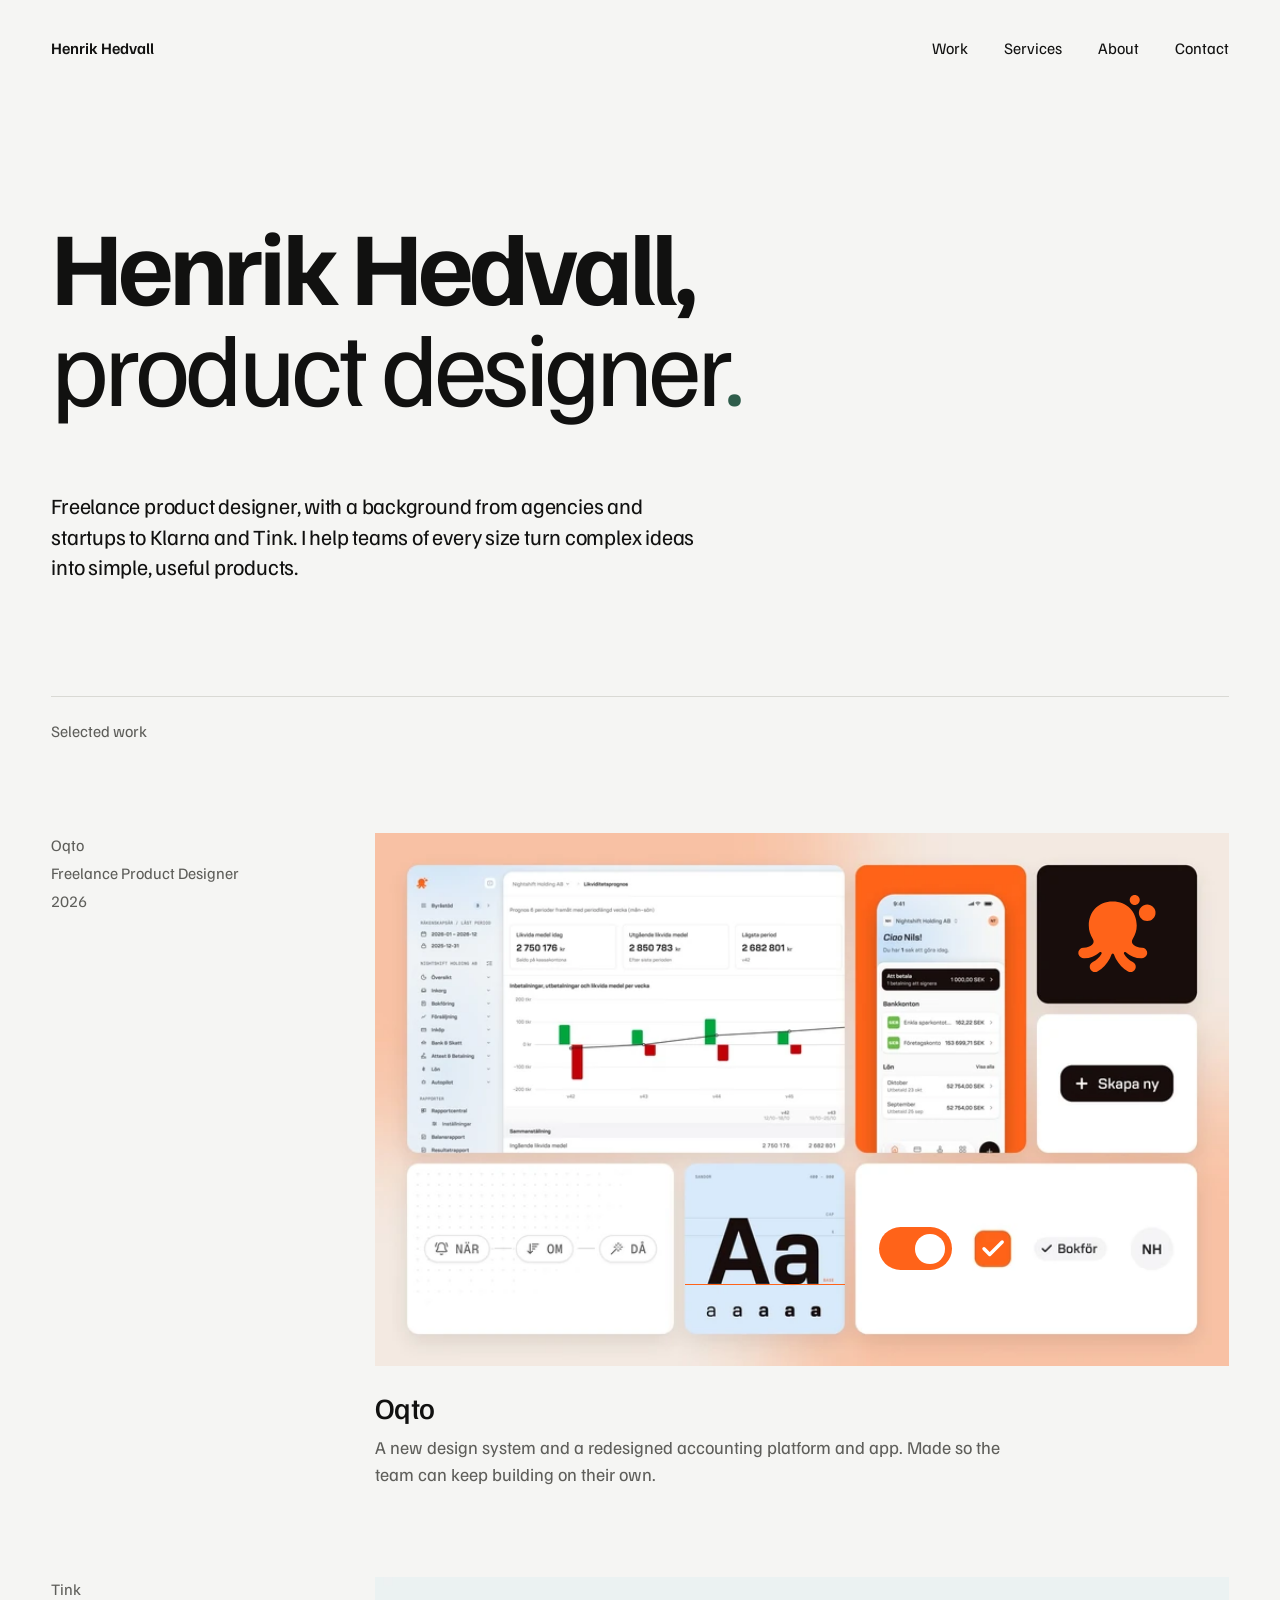
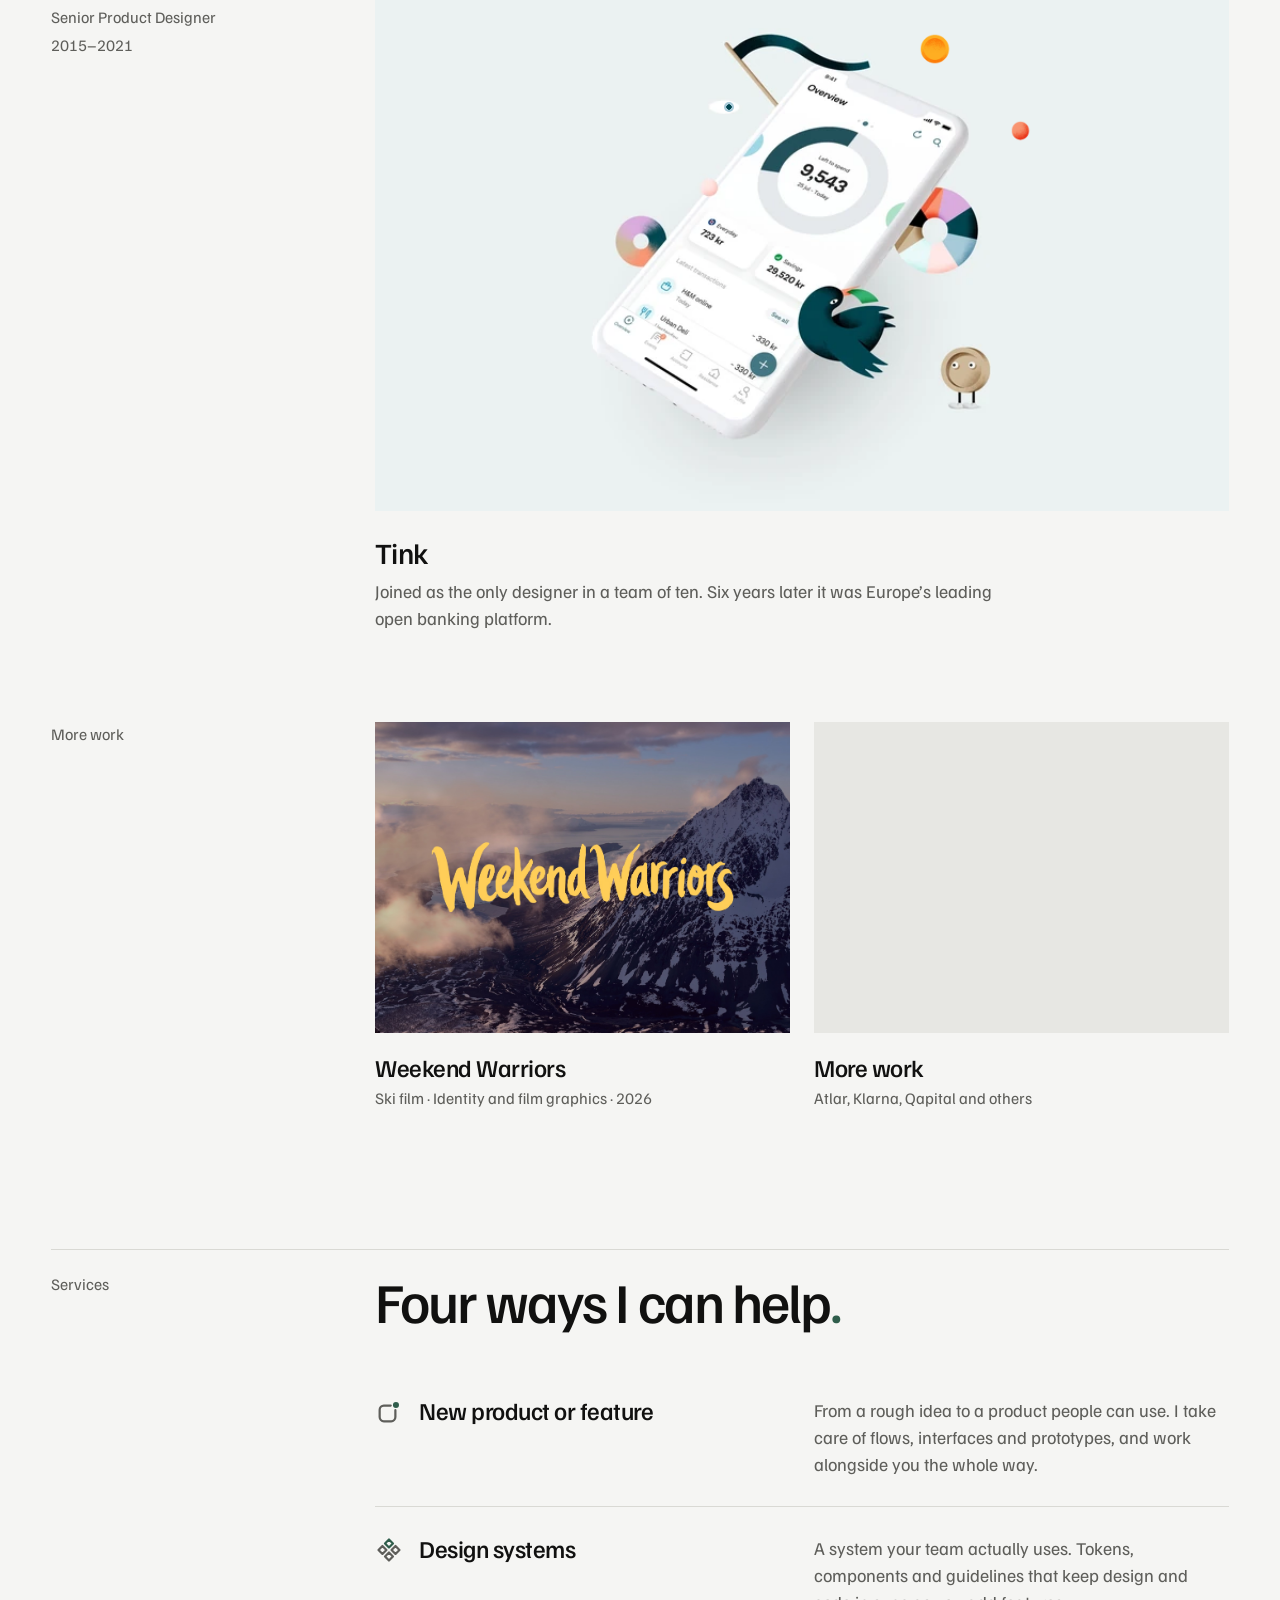
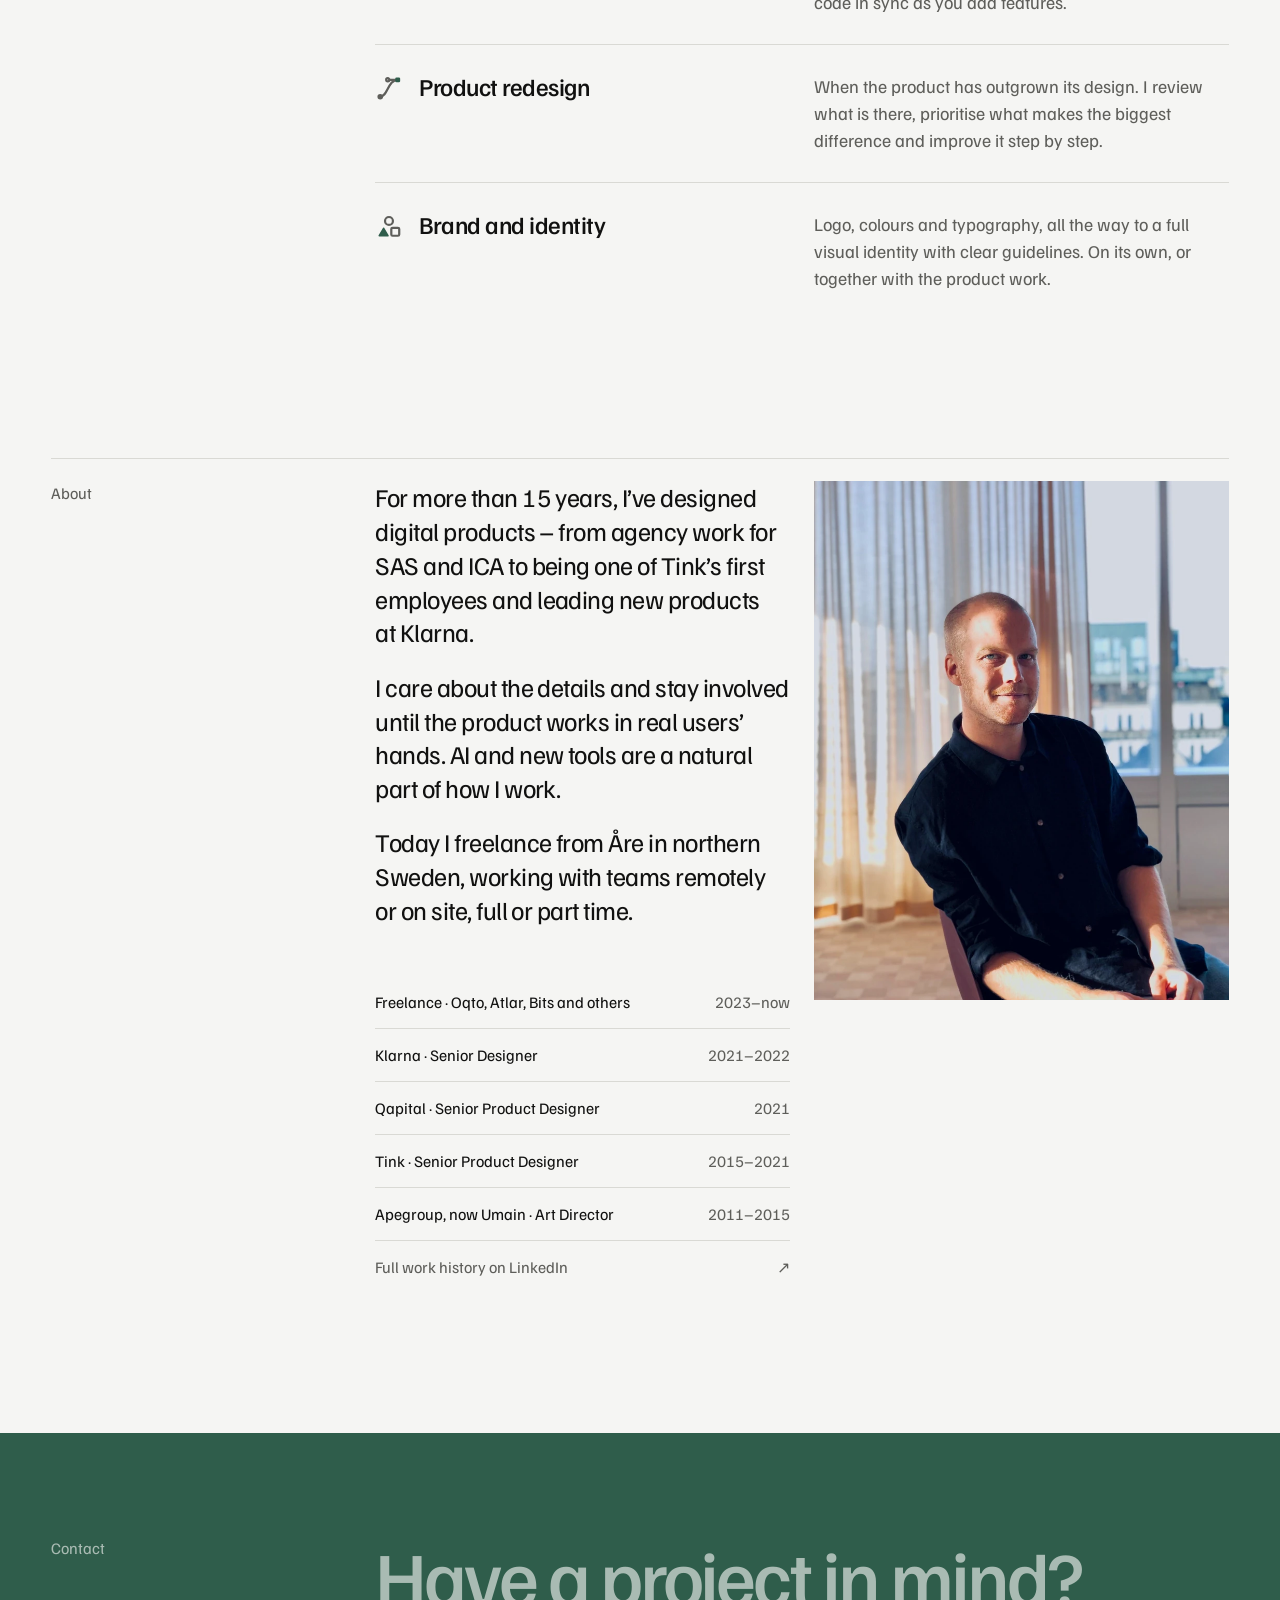
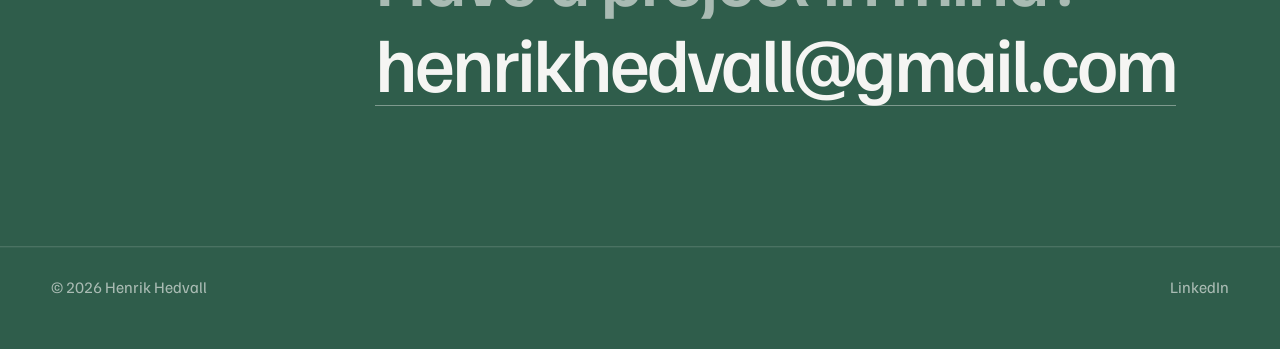
==== commit fa7ecc9a: "Sharper images: Tink at 2400 px, larger files for the image viewer, WebP quality 90 Co-Authored-By: " ====
--- a/docs/index.html
+++ b/docs/index.html
@@ -18,7 +18,7 @@
 <link rel="apple-touch-icon" href="apple-touch-icon.png">
 <link rel="preload" href="fonts/familjen-grotesk-latin-wght-normal.woff2" as="font" type="font/woff2" crossorigin>
 <link rel="stylesheet" href="css/base.css?v=b94be2dc">
-<link rel="stylesheet" href="css/main.css?v=dbe5a1f5">
+<link rel="stylesheet" href="css/main.css?v=3d01405f">
 <link rel="stylesheet" href="css/site.css?v=d81ffc0d">
 <script>(function(){try{try{localStorage.removeItem("theme")}catch(e){}var t=sessionStorage.getItem("theme");if(t==="dk"||t==="lt")document.documentElement.classList.add(t)}catch(e){}})();</script>
 <noscript><style>.rv{opacity:1!important}.rv .zm,.rv .st,.rv .bl{transform:none!important}.rv .st span{opacity:1!important}.rv .ck path{stroke-dashoffset:0!important}.ic .s{stroke-dashoffset:0!important}.ic .nd{transform:none!important}</style></noscript>
@@ -52,7 +52,7 @@
 <div class="wm c-d4efab"><span>Oqto</span><span>Freelance Product Designer</span><span>2026</span></div>
 <a href="oqto/" class="frame c-34375b">
 <div data-rv="1" class="rv c-media">
-<div class="ph an"><img class="c-f92d9a" src="assets/oqto-hero-1400.webp?v=71ec8967" srcset="assets/oqto-hero-800.webp?v=7992816f 800w, assets/oqto-hero-1400.webp?v=71ec8967 1400w, assets/oqto-hero.webp?v=4d515a2b 2400w" sizes="(min-width: 1440px) 900px, (min-width: 1000px) 62vw, 92vw" fetchpriority="high" decoding="async" alt="Overview of the Oqto redesign: the liquidity forecast, the mobile app, the octopus symbol and a selection of components" width="2400" height="1500">
+<div class="ph an"><img class="c-f92d9a" src="assets/oqto-hero-1400.webp?v=7740a8f0" srcset="assets/oqto-hero-800.webp?v=3800a14d 800w, assets/oqto-hero-1400.webp?v=7740a8f0 1400w, assets/oqto-hero.webp?v=daf286f3 2400w" sizes="(min-width: 1440px) 900px, (min-width: 1000px) 62vw, 92vw" fetchpriority="high" decoding="async" alt="Overview of the Oqto redesign: the liquidity forecast, the mobile app, the octopus symbol and a selection of components" width="2400" height="1500">
 <div aria-hidden="true">
 <svg class="oc" viewBox="0 0 71.76 71.6"><path class="ob" d="M59.2817 48.7584C57.5643 48.7763 55.937 48.483 54.5196 47.9441C53.3847 47.5131 52.3218 46.8425 51.3491 46.0403C49.7396 44.7171 49.4693 42.4061 50.6226 40.6759C52.9885 37.1495 54.3635 32.9107 54.3635 28.3426C54.3635 15.5483 45.0797 6.07685 32.0608 6.13072H32.0428C19.0299 6.08284 9.98036 15.5483 9.98036 28.3426C9.98036 32.9107 11.3615 37.1495 13.7215 40.6759C14.8804 42.4001 14.6042 44.7171 12.9948 46.0403C12.022 46.8425 10.9592 47.5071 9.82423 47.9441C8.40703 48.477 6.77968 48.7763 5.06221 48.7584C1.56731 48.7225 -0.714596 52.4402 0.732614 55.6137C1.5613 57.4278 3.37482 58.5833 5.37447 58.5833C5.58468 58.5833 5.78885 58.5833 6.005 58.5712C8.49112 58.4872 10.9712 58.0144 13.3492 57.0985C15.9073 56.1162 18.1291 54.6374 20.0147 52.9794C20.9515 52.1532 22.3387 53.2065 21.7682 54.3142C21.6841 54.4758 21.6001 54.6374 21.504 54.799C19.9007 57.6433 17.1984 60.2892 13.6314 62.0378C10.2746 63.6722 9.89028 68.2822 12.9708 70.3833L13.115 70.4734C14.5802 71.4074 16.4417 71.569 18.003 70.8148C23.0773 68.3597 26.5542 64.0135 29.3345 59.0858C30.8057 56.5356 30.6136 54.3565 32.1689 54.2004C33.7242 54.3565 33.538 56.5356 35.0032 59.0858C37.7836 64.0075 41.2605 68.3597 46.3347 70.8148C47.902 71.569 49.7576 71.4074 51.2227 70.4734L51.3667 70.3833C54.4476 68.2822 54.0574 63.6722 50.7061 62.0378C47.1394 60.2892 44.4371 57.6433 42.8338 54.799C42.7437 54.6374 42.6537 54.4758 42.5696 54.3142C41.9991 53.201 43.3862 52.1532 44.3231 52.9794C46.2086 54.6374 48.4245 56.1162 50.9886 57.0985C53.3666 58.0144 55.8408 58.4932 58.3326 58.5712C58.5491 58.5833 58.7591 58.5833 58.9635 58.5833C60.9629 58.5833 62.7765 57.4278 63.6052 55.6137C65.0523 52.4402 62.7704 48.7225 59.2756 48.7584H59.2817Z"></path><path class="o1" d="M64.0553 24.0379C68.3074 24.0379 71.7538 20.6015 71.7538 16.3625C71.7538 12.1235 68.3074 8.68718 64.0553 8.68718C59.8038 8.68718 56.3569 12.1235 56.3569 16.3625C56.3569 20.6015 59.8038 24.0379 64.0553 24.0379Z"></path><path class="o2" d="M52.5076 9.24399C55.0684 9.24399 57.1438 7.17462 57.1438 4.62199C57.1438 2.06934 55.0684 0 52.5076 0C49.9476 0 47.872 2.06934 47.872 4.62199C47.872 7.17462 49.9476 9.24399 52.5076 9.24399Z"></path></svg>
 <i class="hq q1"></i><i class="hq q2"></i>
@@ -72,7 +72,7 @@
 <div class="wm c-d4efab"><span>Tink</span><span>Senior Product Designer</span><span>2015–2021</span></div>
 <a href="tink/" class="frame c-34375b">
 <div data-rv="0" class="rv c-media">
-<div class="ph tk"><img class="c-f92d9a" src="assets/tink-hero-1400.webp?v=3ea2d02d" srcset="assets/tink-hero-800.webp?v=24ff89ae 800w, assets/tink-hero-1400.webp?v=3ea2d02d 1400w, assets/tink-hero.webp?v=5f0bf0ee 2000w" sizes="(min-width: 1440px) 900px, (min-width: 1000px) 62vw, 92vw" loading="lazy" decoding="async" alt="The Tink app overview on a phone, surrounded by illustrations" width="2000" height="1250"><i class="ey" aria-hidden="true"></i><img class="fl fa" src="assets/tink-circle-a.png?v=4cb28c6b" alt="" aria-hidden="true"><img class="fl fb" src="assets/tink-circle-b.png?v=ef1778e0" alt="" aria-hidden="true"></div>
+<div class="ph tk"><img class="c-f92d9a" src="assets/tink-hero-1400.webp?v=5b342a9c" srcset="assets/tink-hero-800.webp?v=cdab440d 800w, assets/tink-hero-1400.webp?v=5b342a9c 1400w, assets/tink-hero.webp?v=653ef2a5 2400w" sizes="(min-width: 1440px) 900px, (min-width: 1000px) 62vw, 92vw" loading="lazy" decoding="async" alt="The Tink app overview on a phone, surrounded by illustrations" width="2400" height="1500"><i class="ey" aria-hidden="true"></i><img class="fl fa" src="assets/tink-circle-a.png?v=4cb28c6b" alt="" aria-hidden="true"><img class="fl fb" src="assets/tink-circle-b.png?v=ef1778e0" alt="" aria-hidden="true"></div>
 </div>
 <div class="c-66ebb6">
 <h3 class="c-h3">Tink</h3>
@@ -98,7 +98,7 @@
 <article class="c-card">
 <a class="c-card" href="more-work/">
 <div data-rv="3" class="frame rv c-media">
-<div class="ph sl c-a904ae"><img src="assets/klarna-1400.webp?v=a56a74ed" srcset="assets/klarna-800.webp?v=a18558d9 800w, assets/klarna-1400.webp?v=a56a74ed 1400w, assets/klarna.webp?v=1fc53044 2000w" sizes="(min-width: 1440px) 440px, (min-width: 700px) 46vw, 92vw" loading="lazy" decoding="async" alt="A selection of other work: Klarna, Reda, Qapital, Atlar, Romo Bygg and Svartanatt"><img src="assets/reda-1400.webp?v=1ed60d2f" srcset="assets/reda-800.webp?v=929731c5 800w, assets/reda-1400.webp?v=1ed60d2f 1400w, assets/reda.webp?v=9a746e75 2000w" sizes="(min-width: 1440px) 900px, (min-width: 1000px) 62vw, 92vw" loading="lazy" decoding="async" alt=""><img src="assets/qapital-1400.webp?v=ae49ee5f" srcset="assets/qapital-800.webp?v=fa20acdd 800w, assets/qapital-1400.webp?v=ae49ee5f 1400w, assets/qapital.webp?v=312f7fcc 2000w" sizes="(min-width: 1440px) 440px, (min-width: 700px) 46vw, 92vw" loading="lazy" decoding="async" alt=""><img src="assets/atlar-1400.webp?v=4212e9a0" srcset="assets/atlar-800.webp?v=1175e4a0 800w, assets/atlar-1400.webp?v=4212e9a0 1400w, assets/atlar.webp?v=0b436af6 2000w" sizes="(min-width: 1440px) 440px, (min-width: 700px) 46vw, 92vw" loading="lazy" decoding="async" alt=""><img src="assets/romo-bygg-1400.webp?v=dbc08c39" srcset="assets/romo-bygg-800.webp?v=d6e807f8 800w, assets/romo-bygg-1400.webp?v=dbc08c39 1400w, assets/romo-bygg.webp?v=745fbbb3 2000w" sizes="(min-width: 1440px) 440px, (min-width: 700px) 46vw, 92vw" loading="lazy" decoding="async" alt=""><img src="assets/svartanatt.webp?v=2c3ea246" srcset="assets/svartanatt-800.webp?v=5318c107 800w, assets/svartanatt.webp?v=2c3ea246 1600w" sizes="(min-width: 1440px) 440px, (min-width: 700px) 46vw, 92vw" loading="lazy" decoding="async" alt=""></div>
+<div class="ph sl c-a904ae"><img src="assets/klarna-1400.webp?v=cf3ee3b1" srcset="assets/klarna-800.webp?v=1632f98d 800w, assets/klarna-1400.webp?v=cf3ee3b1 1400w, assets/klarna.webp?v=c2ec31b9 2000w" sizes="(min-width: 1440px) 440px, (min-width: 700px) 46vw, 92vw" loading="lazy" decoding="async" alt="A selection of other work: Klarna, Reda, Qapital, Atlar, Romo Bygg and Svartanatt"><img src="assets/reda-1400.webp?v=4808bd28" srcset="assets/reda-800.webp?v=6d27b80f 800w, assets/reda-1400.webp?v=4808bd28 1400w, assets/reda.webp?v=25da7afc 2000w" sizes="(min-width: 1440px) 900px, (min-width: 1000px) 62vw, 92vw" loading="lazy" decoding="async" alt=""><img src="assets/qapital-1400.webp?v=959d8aa3" srcset="assets/qapital-800.webp?v=63ede01c 800w, assets/qapital-1400.webp?v=959d8aa3 1400w, assets/qapital.webp?v=d6125b61 2000w" sizes="(min-width: 1440px) 440px, (min-width: 700px) 46vw, 92vw" loading="lazy" decoding="async" alt=""><img src="assets/atlar-1400.webp?v=14fc0f2c" srcset="assets/atlar-800.webp?v=8c4171fc 800w, assets/atlar-1400.webp?v=14fc0f2c 1400w, assets/atlar.webp?v=b481b321 2000w" sizes="(min-width: 1440px) 440px, (min-width: 700px) 46vw, 92vw" loading="lazy" decoding="async" alt=""><img src="assets/romo-bygg-1400.webp?v=65a22afa" srcset="assets/romo-bygg-800.webp?v=08e04709 800w, assets/romo-bygg-1400.webp?v=65a22afa 1400w, assets/romo-bygg.webp?v=75eb3ef7 2000w" sizes="(min-width: 1440px) 440px, (min-width: 700px) 46vw, 92vw" loading="lazy" decoding="async" alt=""><img src="assets/svartanatt.webp?v=5b456b6b" srcset="assets/svartanatt-800.webp?v=5c56de17 800w, assets/svartanatt.webp?v=5b456b6b 1600w" sizes="(min-width: 1440px) 440px, (min-width: 700px) 46vw, 92vw" loading="lazy" decoding="async" alt=""></div>
 </div>
 <div class="c-bc8afc">
 <h3 class="c-h3-small">More work</h3>
@@ -185,7 +185,7 @@
 <a class="c-983ea1" href="https://www.linkedin.com/in/henrikhedvall/" target="_blank" rel="noopener"><span>Full work history on LinkedIn</span><span aria-hidden="true">↗</span></a>
 </div>
 </div>
-<img class="c-37434e" src="assets/henrik.webp?v=fcdbd80e" srcset="assets/henrik-800.webp?v=7474d561 800w, assets/henrik.webp?v=fcdbd80e 1600w" sizes="(min-width: 1440px) 440px, (min-width: 700px) 46vw, 92vw" loading="lazy" decoding="async" alt="Henrik Hedvall, seated by a window in warm afternoon light" width="1600" height="2000">
+<img class="c-37434e" src="assets/henrik.webp?v=f7c9ee72" srcset="assets/henrik-800.webp?v=461e327d 800w, assets/henrik.webp?v=f7c9ee72 1600w" sizes="(min-width: 1440px) 440px, (min-width: 700px) 46vw, 92vw" loading="lazy" decoding="async" alt="Henrik Hedvall, seated by a window in warm afternoon light" width="1600" height="2000">
 </div>
 </section>
 
--- a/docs/css/main.css
+++ b/docs/css/main.css
@@ -82,7 +82,7 @@
 .foot:hover{color:#F5F5F3}
 .ic{flex:none;width:1.15em;height:1.15em;overflow:visible;position:relative;top:2px}
 .svc{position:relative;top:-1px}
-.ic .s{fill:none;stroke:#5E5E5A;stroke-width:1.9;stroke-linecap:round;stroke-linejoin:round;stroke-dasharray:1;stroke-dashoffset:1;transition:stroke-dashoffset 1100ms cubic-bezier(.65,0,.35,1)}
+.ic .s{fill:none;stroke:#5E5E5A;stroke-width:1.9;stroke-linecap:round;stroke-linejoin:round;stroke-dasharray:1 2;stroke-dashoffset:1.05;transition:stroke-dashoffset 1100ms cubic-bezier(.65,0,.35,1)}
 .ic.in .s{stroke-dashoffset:0}
 .ic .s.k{stroke:var(--accent)}
 @keyframes pop{from{transform:scale(.35)}to{transform:scale(1)}}
@@ -97,7 +97,7 @@
 .ic .nd{fill:var(--accent);transform-box:fill-box;transform-origin:50% 50%;transform:scale(0);transition:transform 600ms cubic-bezier(.34,1.56,.64,1) 900ms}
 .ic.in .nd{transform:scale(1)}
 .ic .nd.g{fill:#5E5E5A;transition-delay:300ms}
-.ic .nd.st,.ic.in .nd.st,.svc-row:hover .ic.in .nd.st{transform:none;animation:none;transition:none}
+.ic .nd.st{transition-delay:450ms}.ic .nd.g.st{transition-delay:0ms}.svc-row:hover .ic.in .nd.st{animation:none}
 .svc-row:hover .ic.in .nd{animation:pop 600ms cubic-bezier(.34,1.56,.64,1) both}
 .ic .dm{transition:stroke-dashoffset 1100ms cubic-bezier(.65,0,.35,1),transform 450ms cubic-bezier(.2,.7,.2,1)}
 .ic .d2{transition-delay:120ms,0ms}
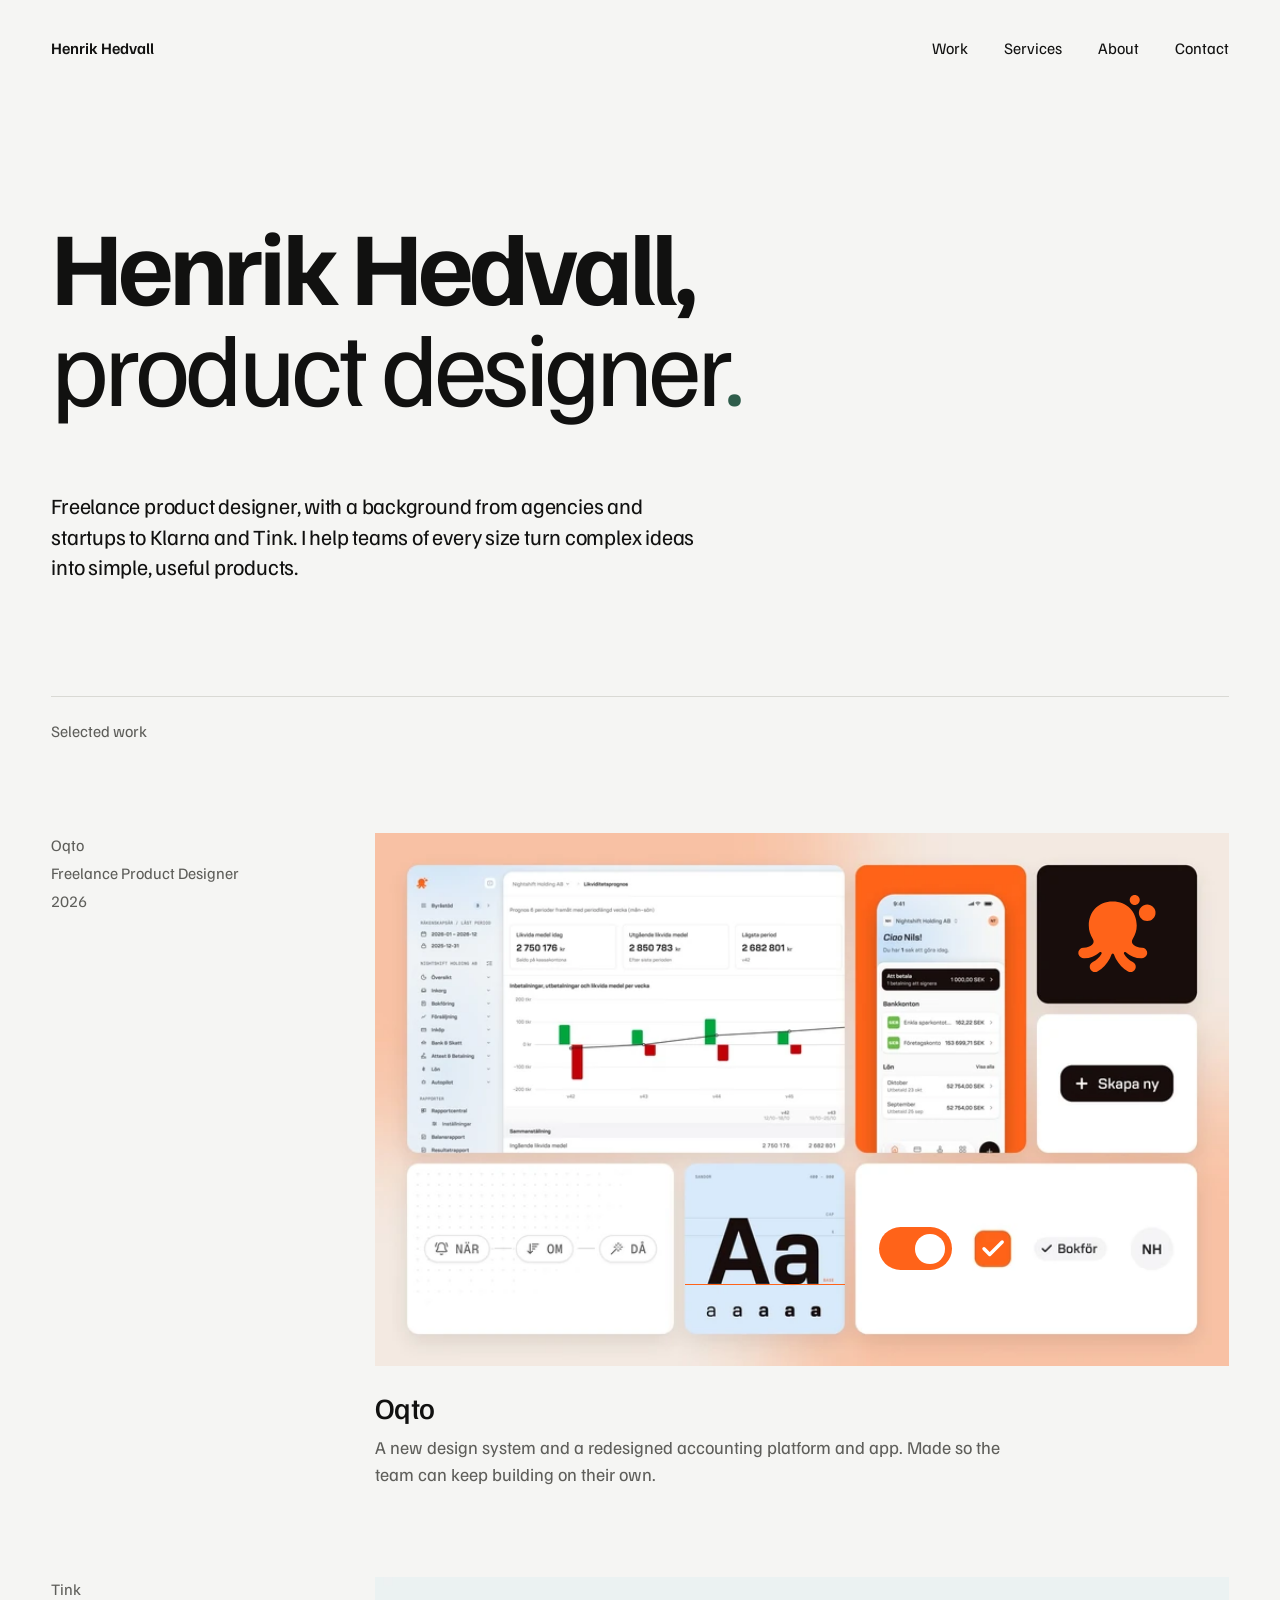
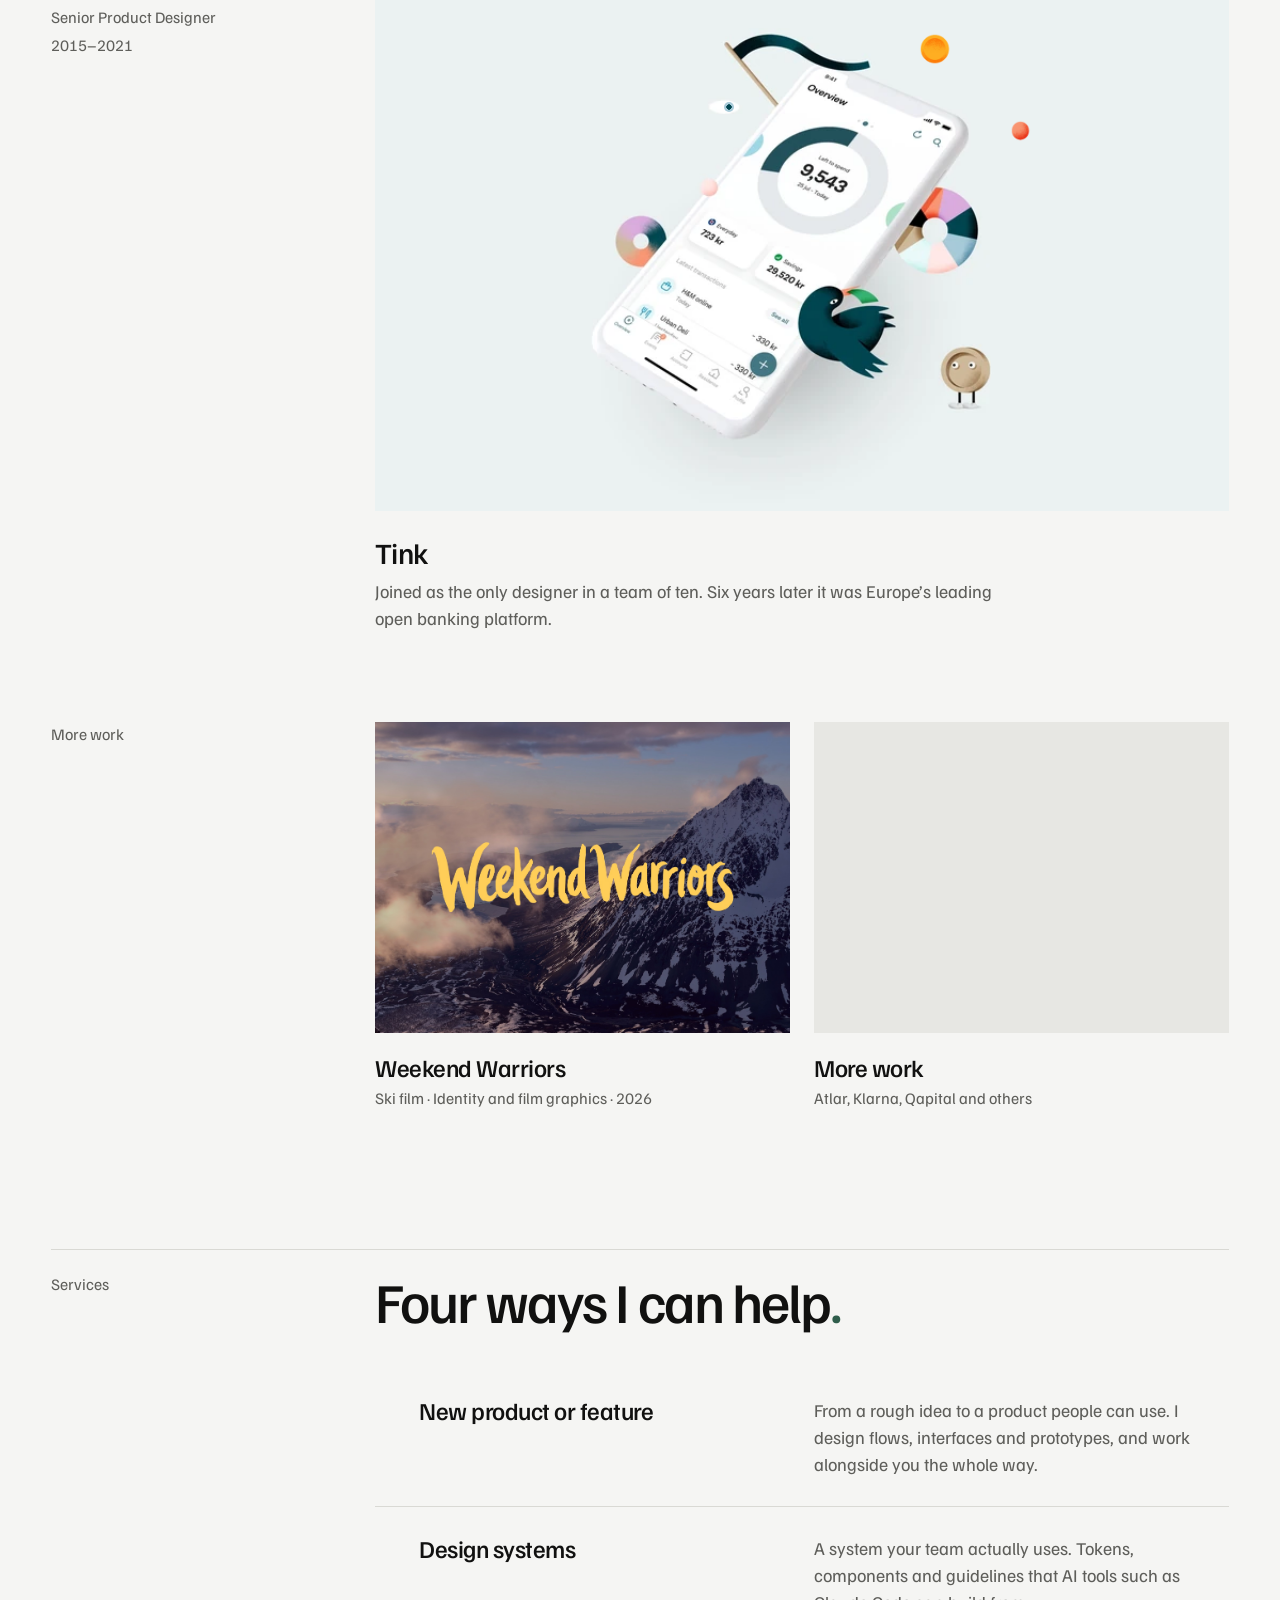
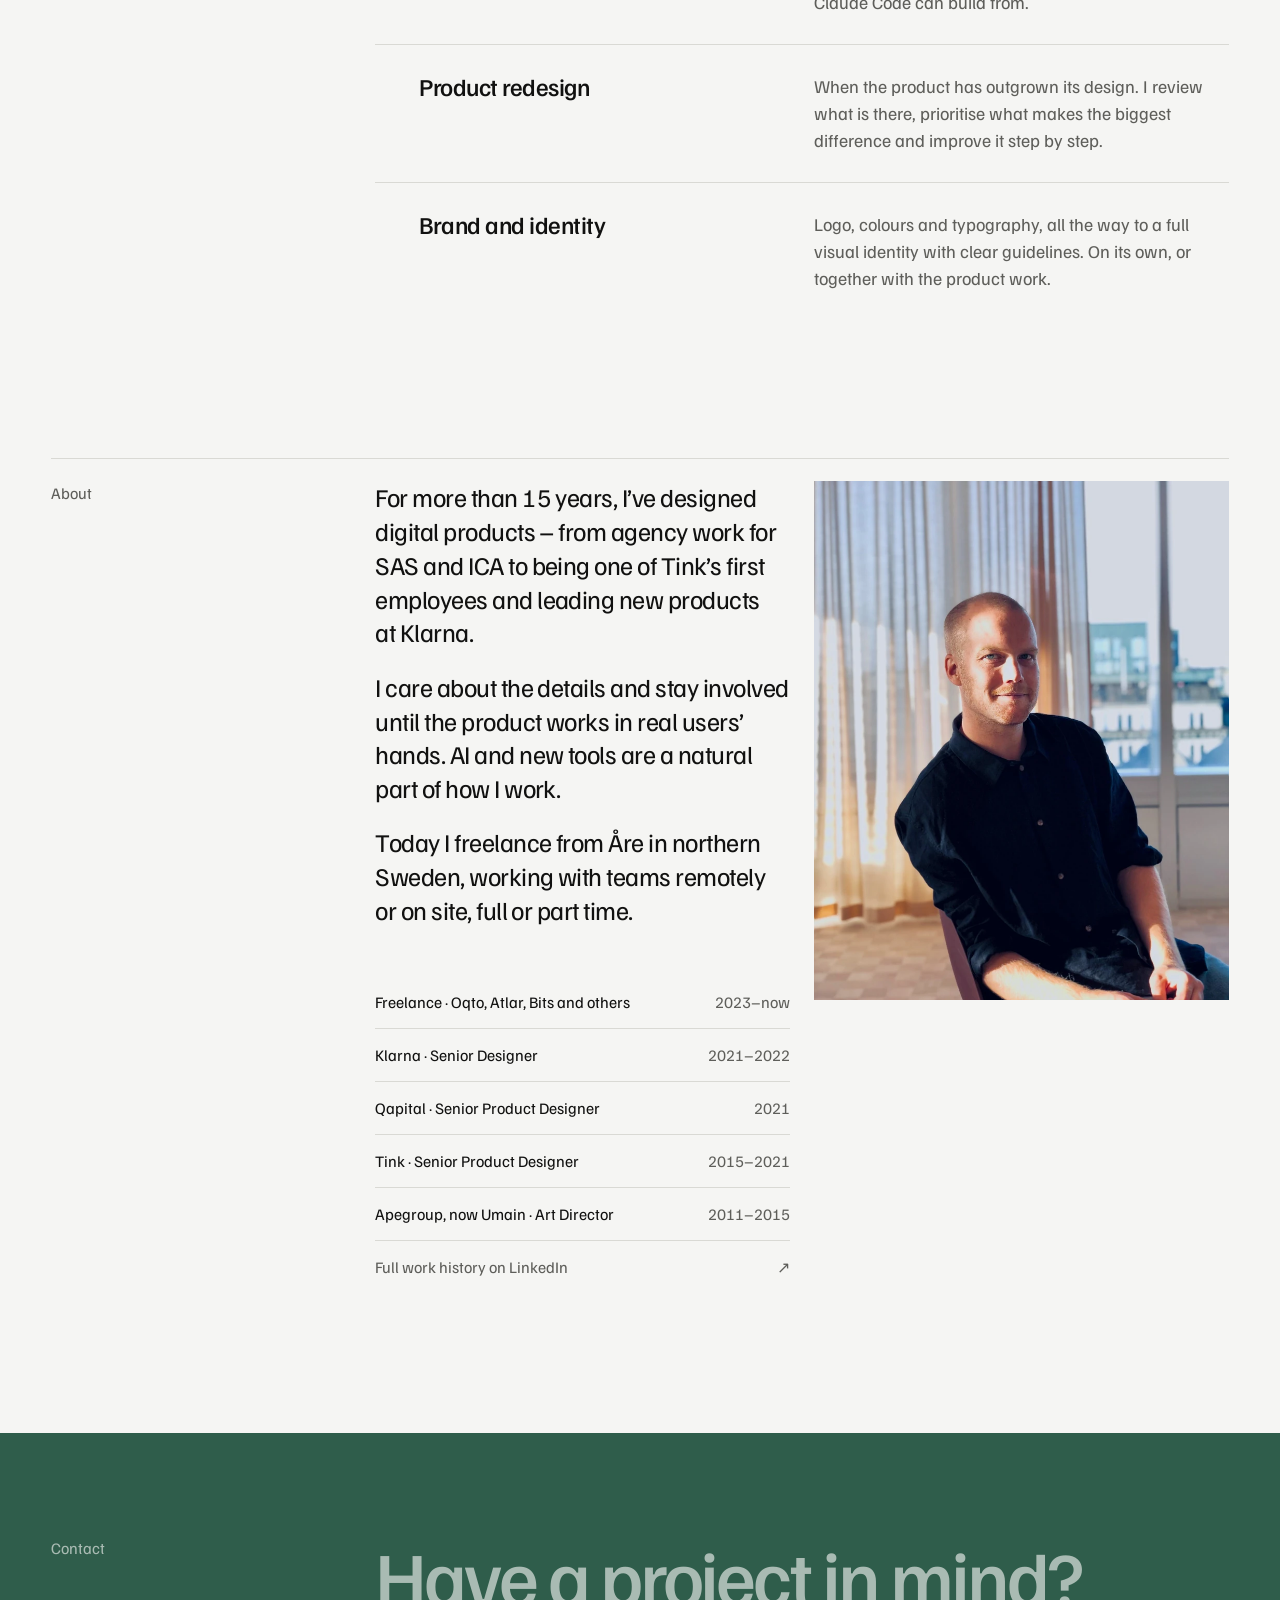
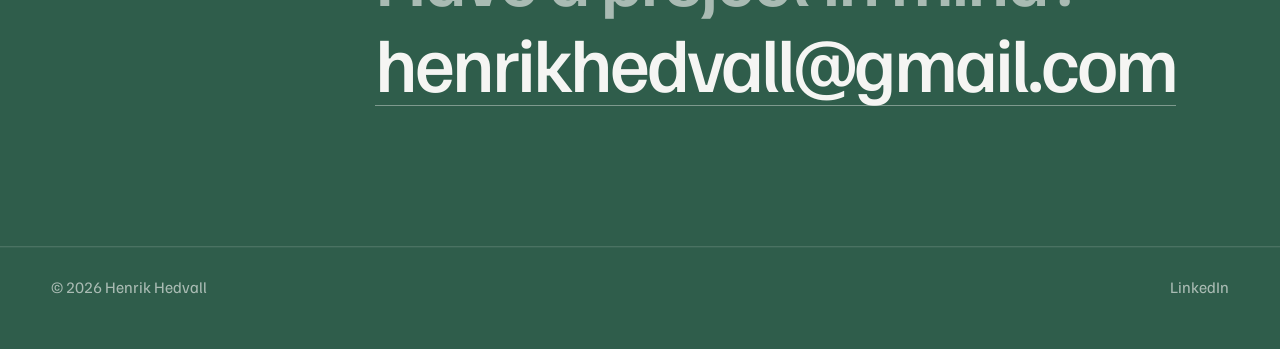
==== commit a4e179fa: "Start page: reworded two service texts Co-Authored-By: Claude Fable 5.2 <noreply@anthropic.com> Clau" ====
--- a/docs/index.html
+++ b/docs/index.html
@@ -121,7 +121,7 @@
 <svg class="ic" viewBox="0 0 24 24" aria-hidden="true"><path class="s ap" d="M17.5 10.5v5.9a3.6 3.6 0 0 1-3.6 3.6H7.6A3.6 3.6 0 0 1 4 16.4v-6.3a3.6 3.6 0 0 1 3.6-3.6h5.9" pathLength="1"></path><circle class="nd" cx="18" cy="6" r="2.6"></circle></svg>
 <h3 class="c-h3-small">New product or feature</h3>
 </div>
-<p class="c-body-muted">From a rough idea to a product people can use. I take care of flows, interfaces and prototypes, and work alongside you the whole way.</p>
+<p class="c-body-muted">From a rough idea to a product people can use. I design flows, interfaces and prototypes, and work alongside you the whole way.</p>
 </div>
 
 <div class="svc-row c-6560a6">
@@ -129,7 +129,7 @@
 <svg class="ic" viewBox="0 0 24 24" aria-hidden="true"><path class="s k dm d1" d="M12 3l3.4 3.4-3.4 3.4-3.4-3.4z" pathLength="1"></path><path class="s dm d2" d="M6.4 8.6l3.4 3.4-3.4 3.4-3.4-3.4z" pathLength="1"></path><path class="s dm d3" d="M17.6 8.6l3.4 3.4-3.4 3.4-3.4-3.4z" pathLength="1"></path><path class="s dm d4" d="M12 14.2l3.4 3.4-3.4 3.4-3.4-3.4z" pathLength="1"></path></svg>
 <h3 class="c-h3-small">Design systems</h3>
 </div>
-<p class="c-body-muted">A system your team actually uses. Tokens, components and guidelines that keep design and code in sync as you add features.</p>
+<p class="c-body-muted">A system your team actually uses. Tokens, components and guidelines that AI tools such as Claude Code can build from.</p>
 </div>
 
 <div class="svc-row c-6560a6">
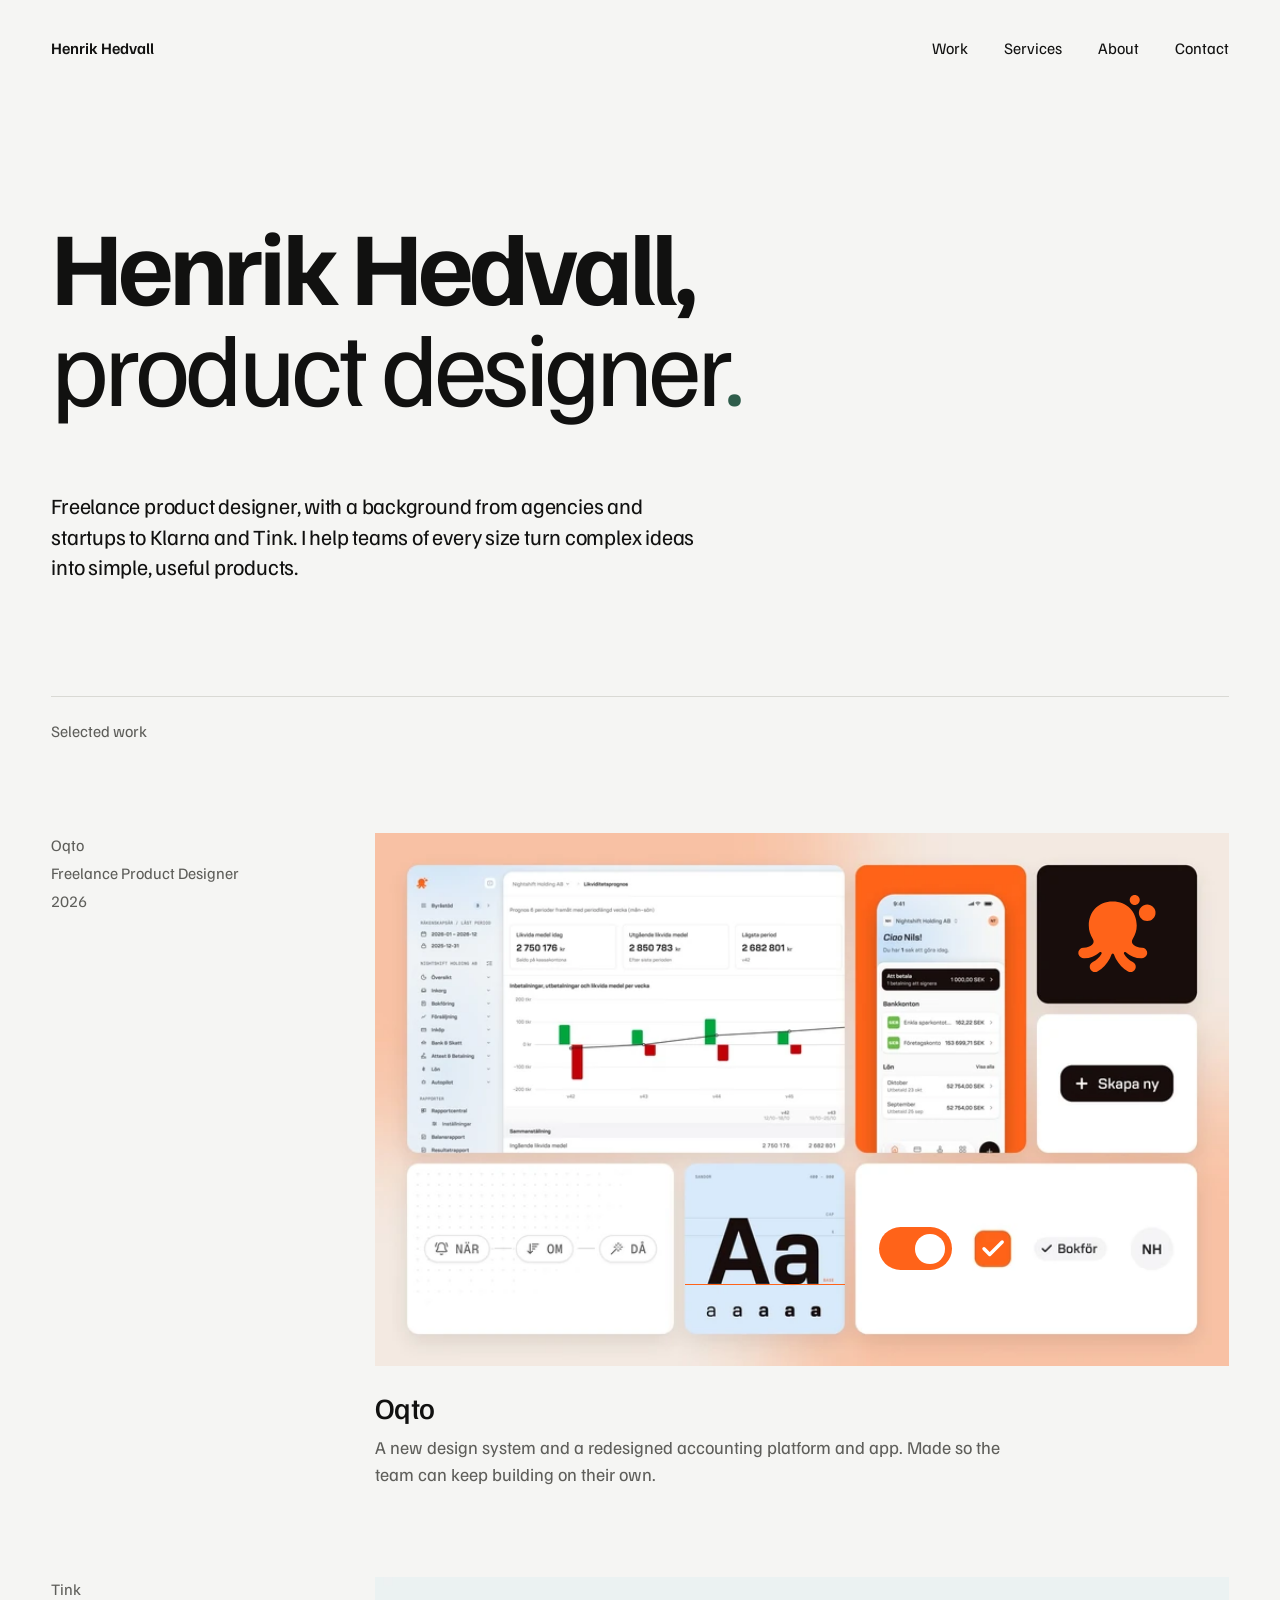
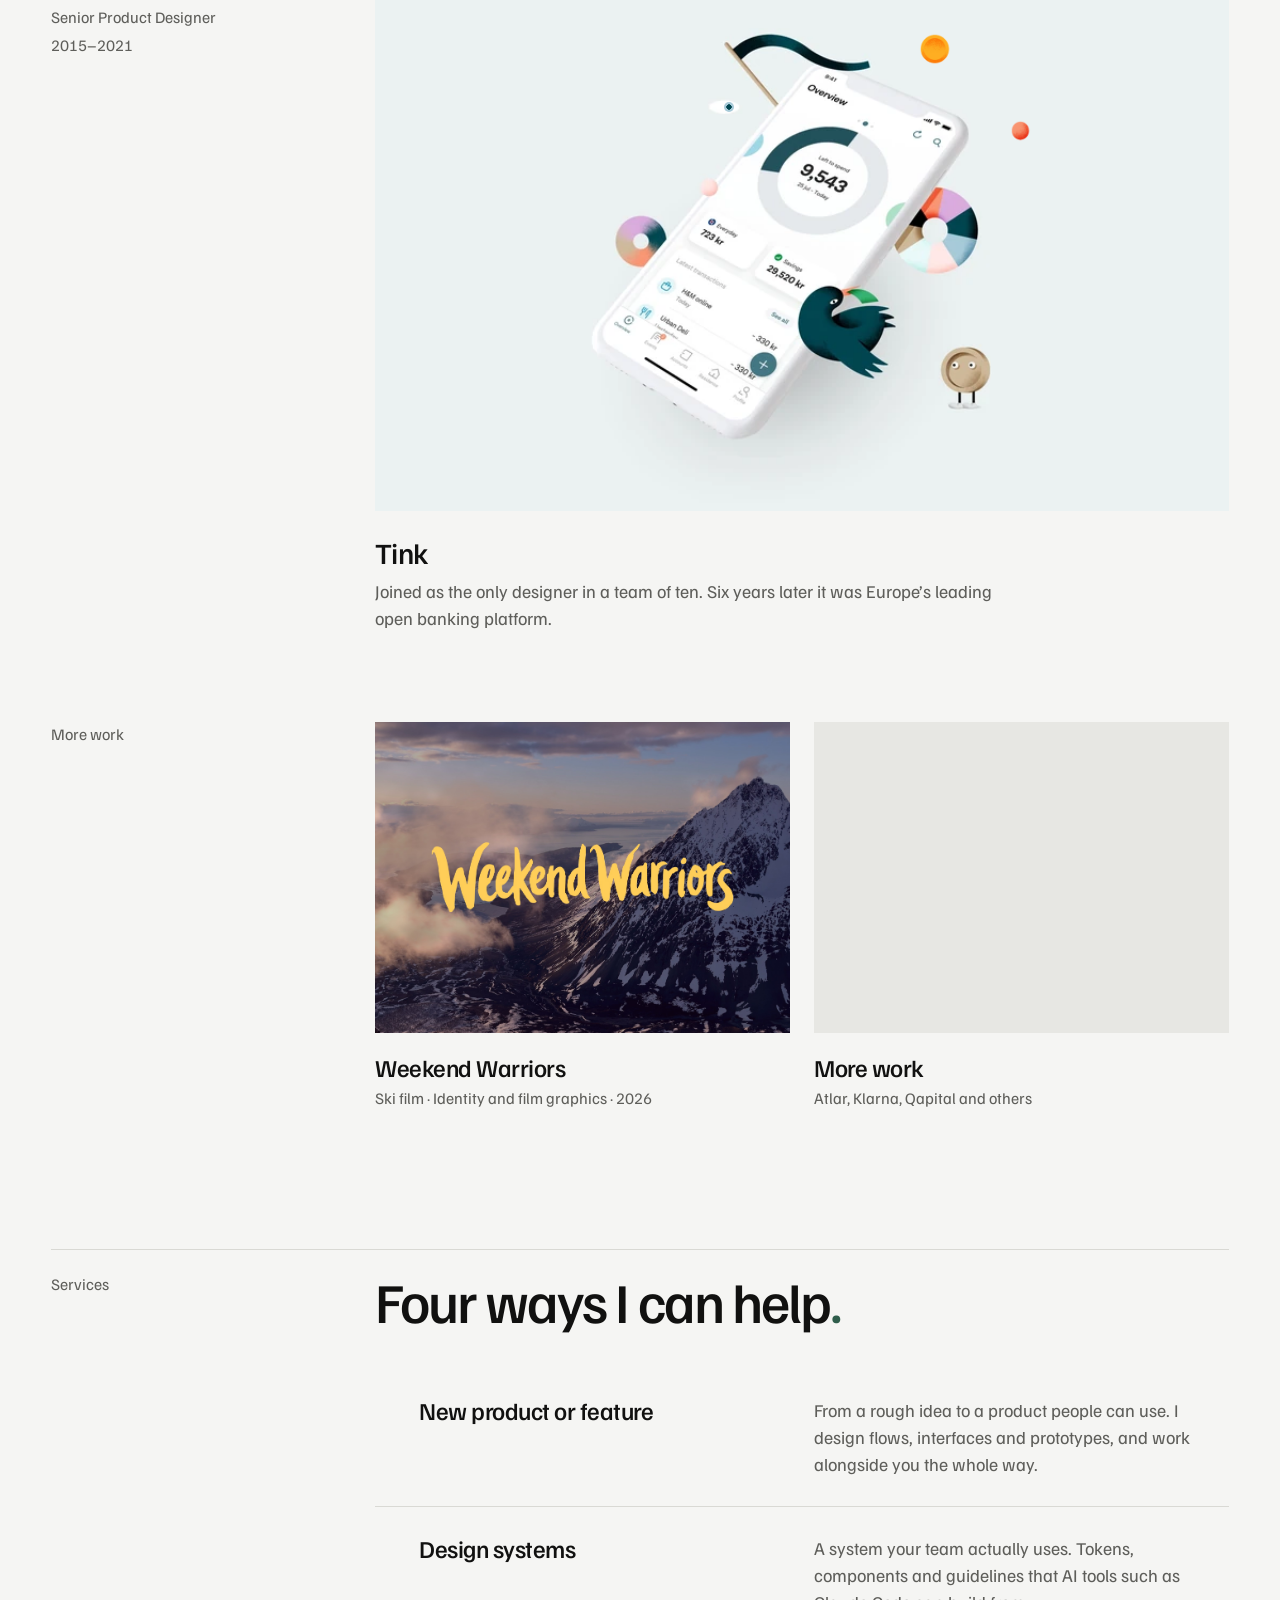
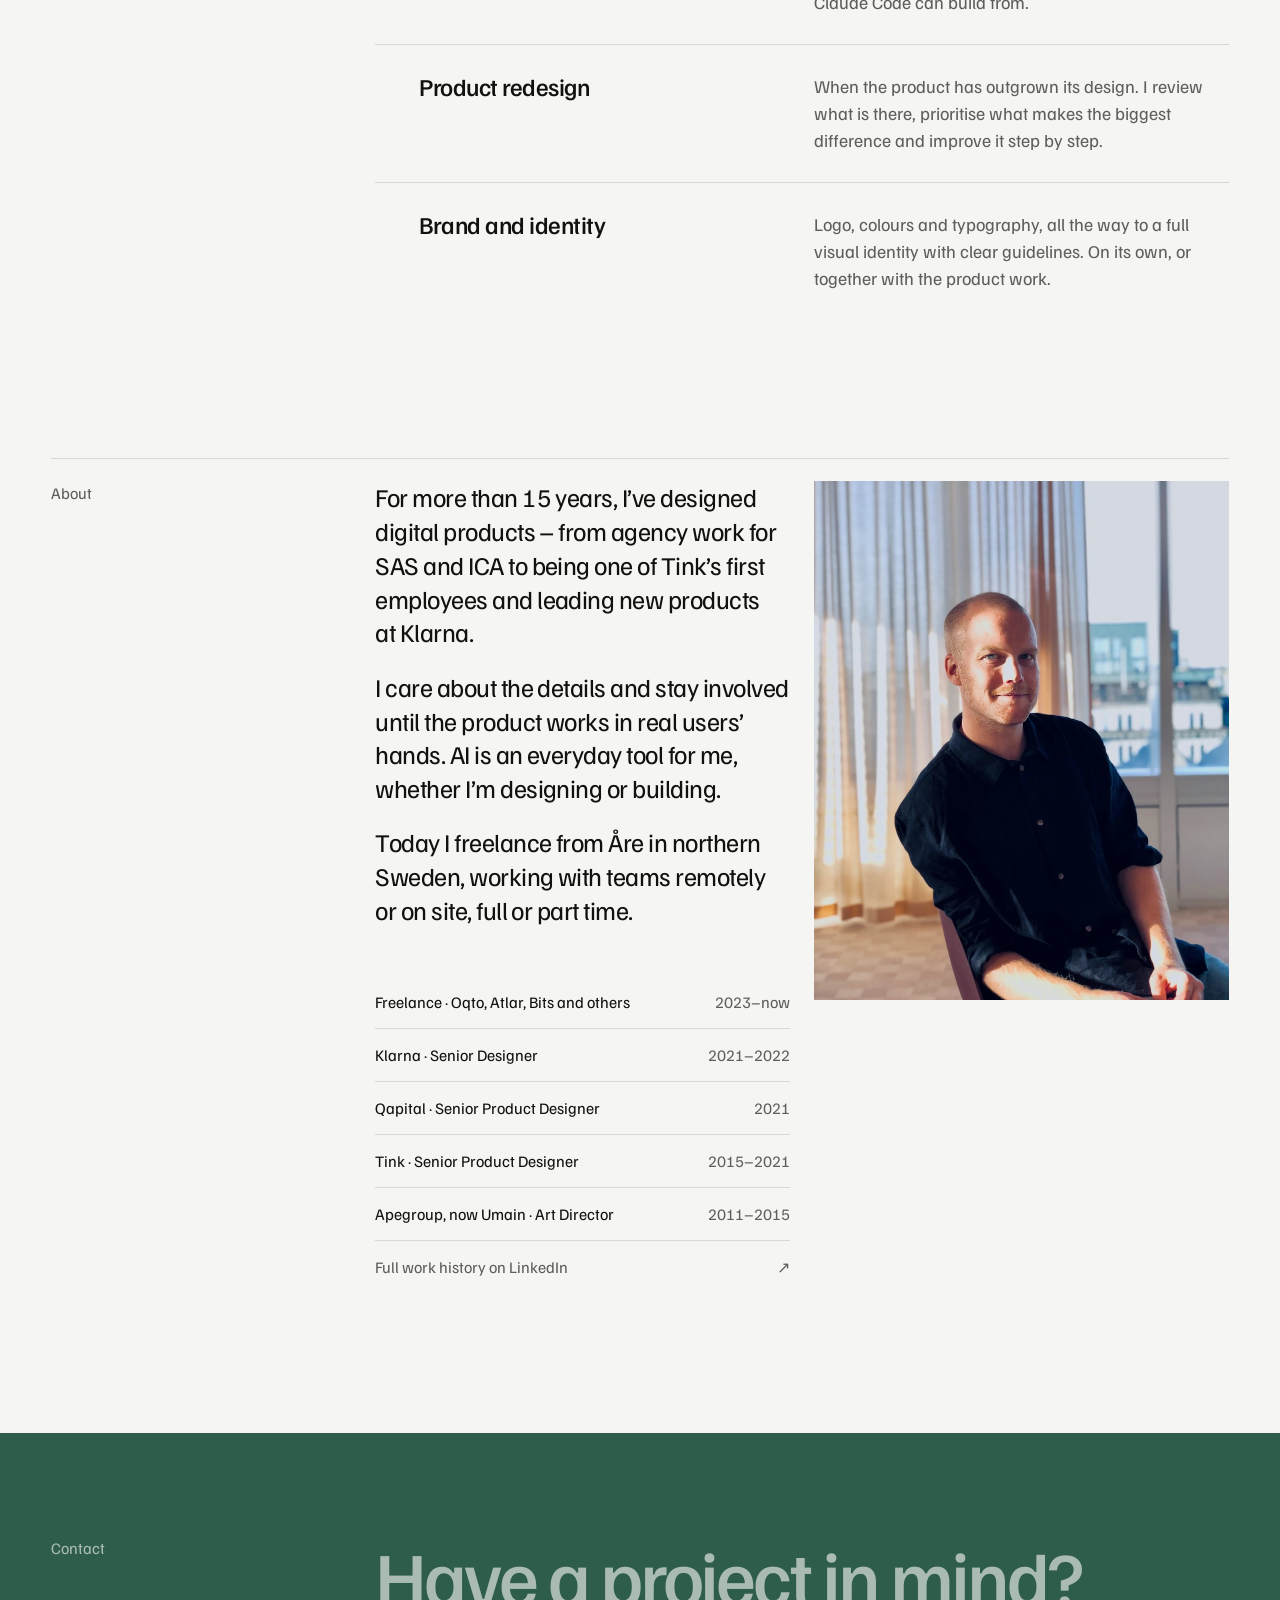
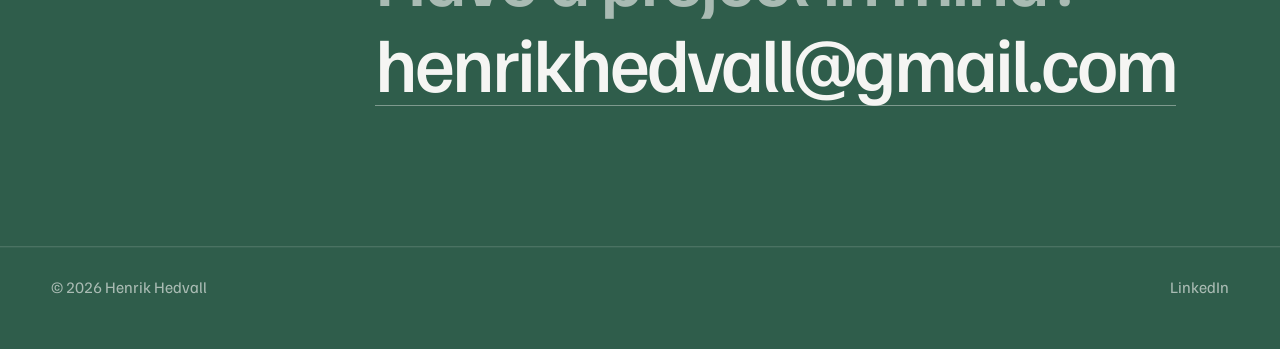
==== commit 85ad0abc: "Oqto case and About: sharper wording on AI, challenge and components Co-Authored-By: Claude Fable 5." ====
--- a/docs/index.html
+++ b/docs/index.html
@@ -158,7 +158,7 @@
 <div class="c-241d5d">
 <div class="c-717a55">
 <p class="c-deb068">For more than 15 years, I’ve designed digital products – from agency work for SAS and ICA to being one of Tink’s first employees and leading new products at Klarna.</p>
-<p class="c-deb068">I care about the details and stay involved until the product works in real users’ hands. AI and new tools are a natural part of how I work.</p>
+<p class="c-deb068">I care about the details and stay involved until the product works in real users’ hands. AI is an everyday tool for me, whether I’m designing or building.</p>
 <p class="c-deb068">Today I freelance from Åre in northern Sweden, working with teams remotely or on site, full or part time.</p>
 </div>
 <div class="c-5a4dd7">
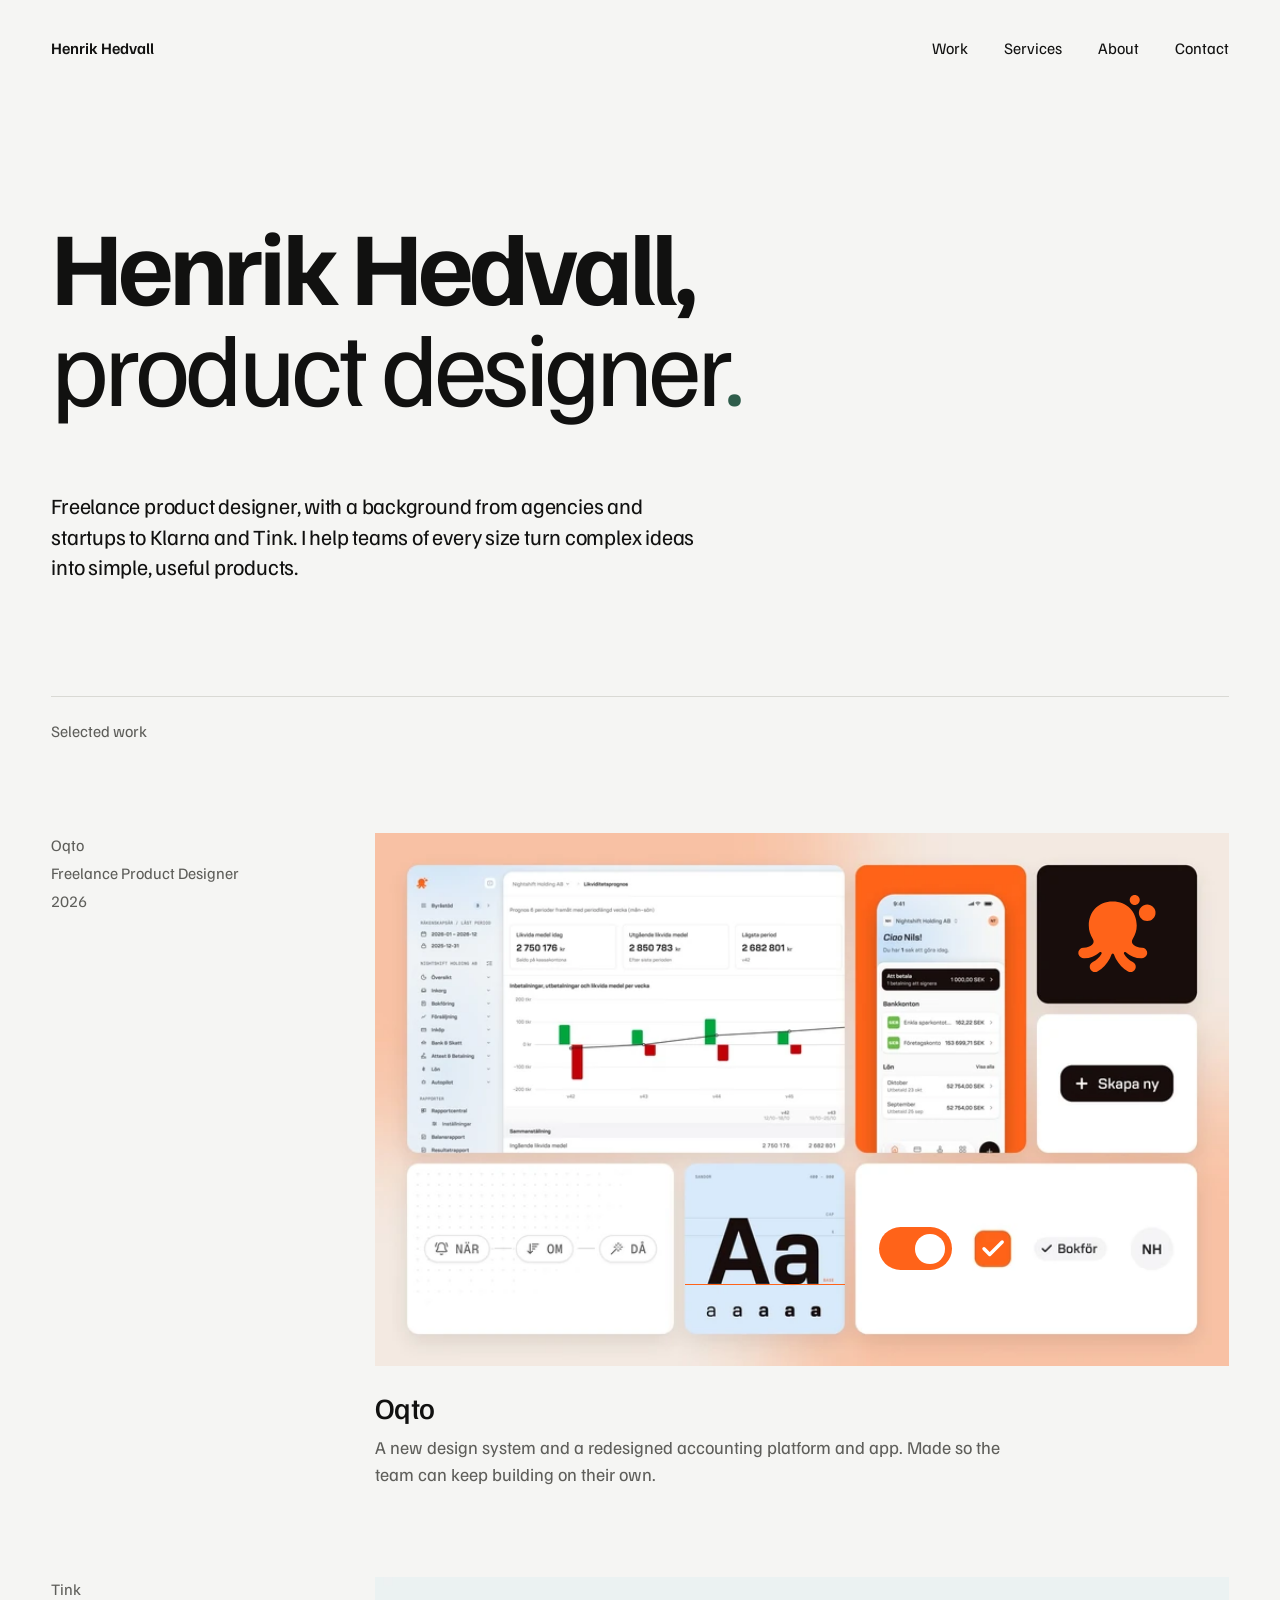
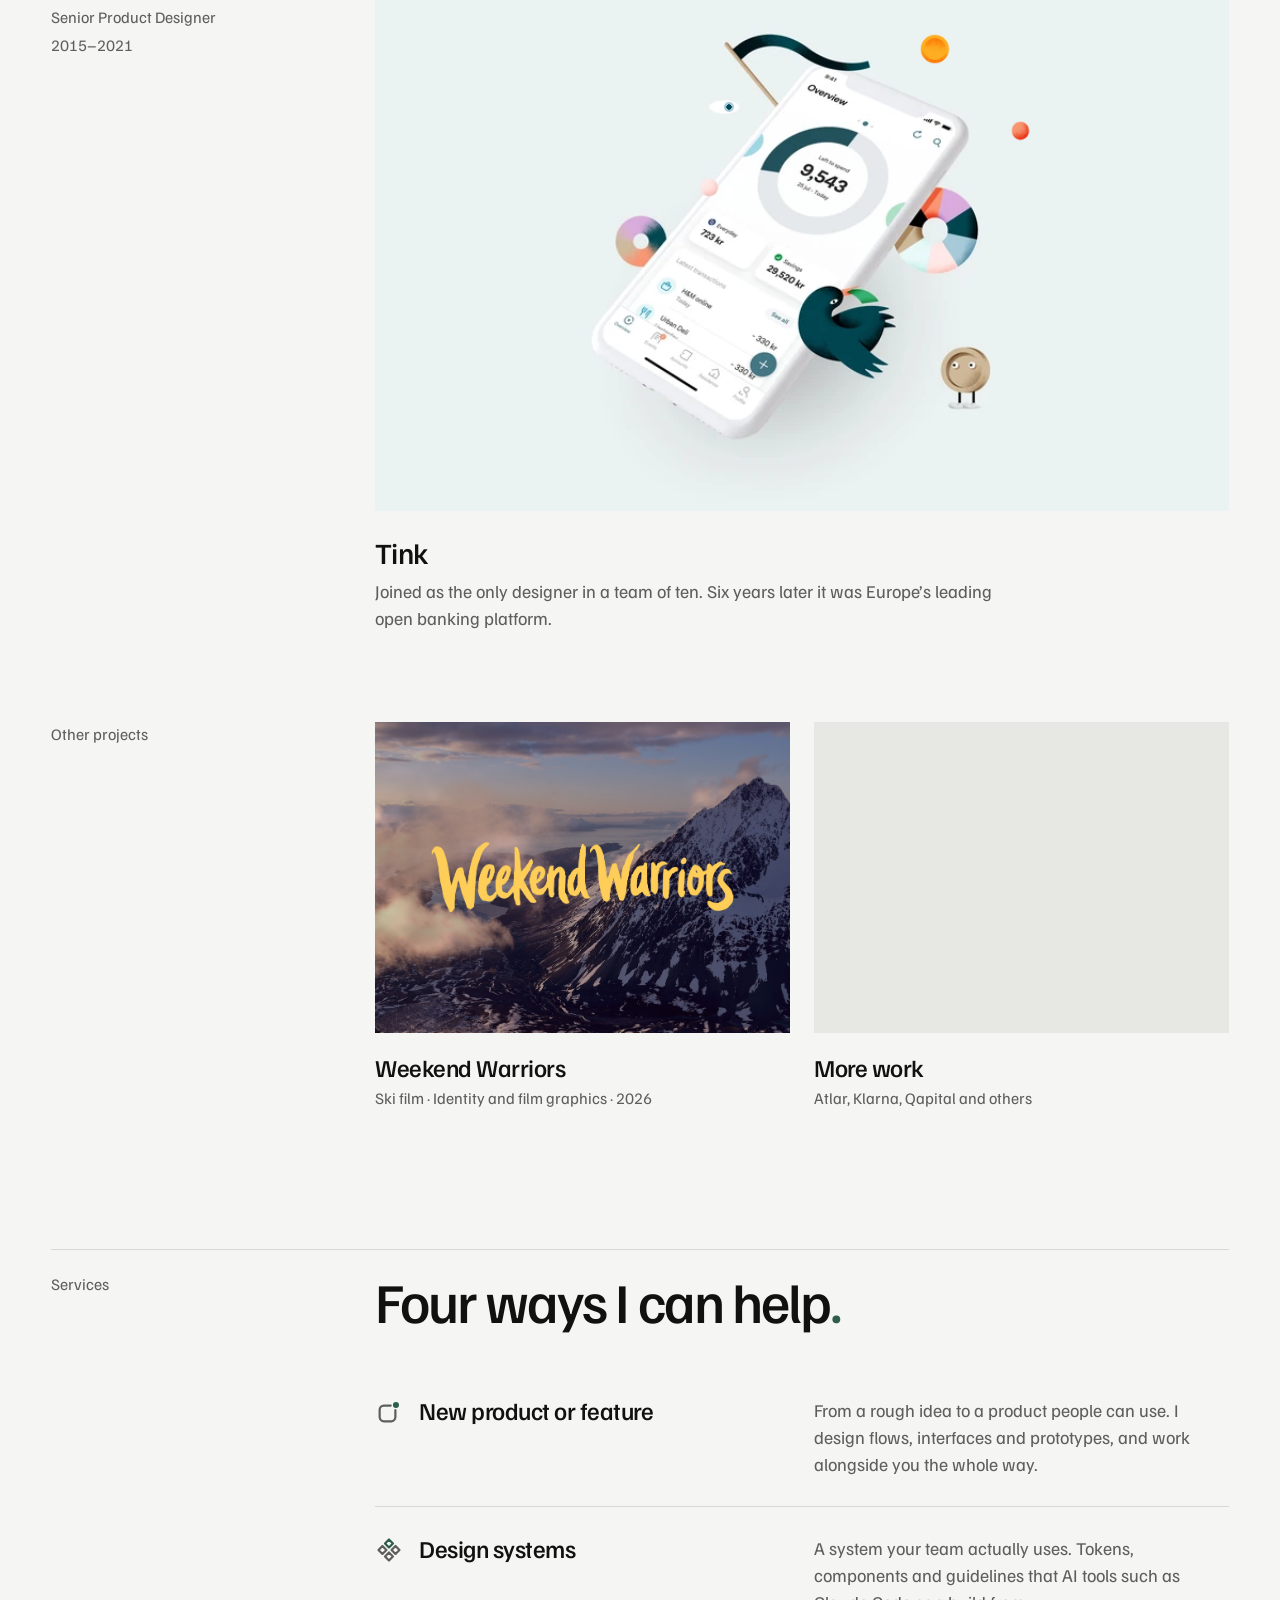
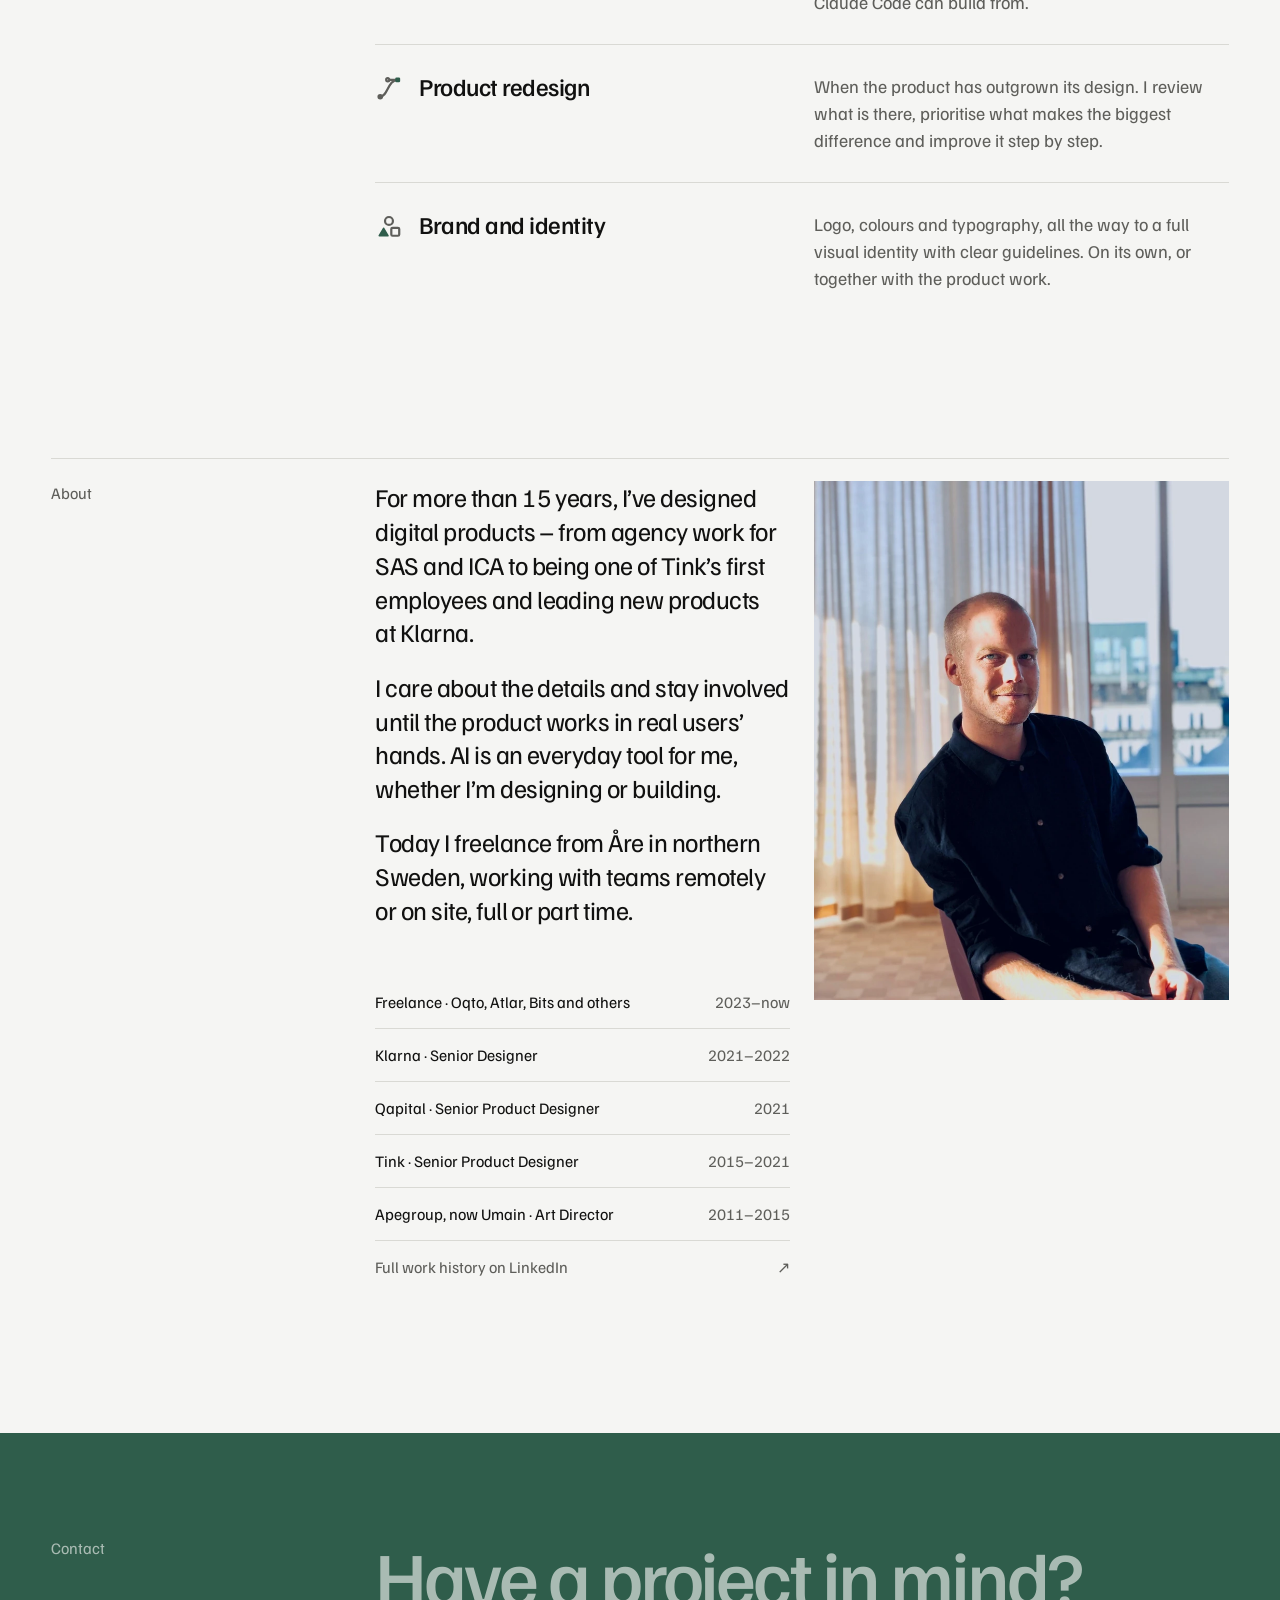
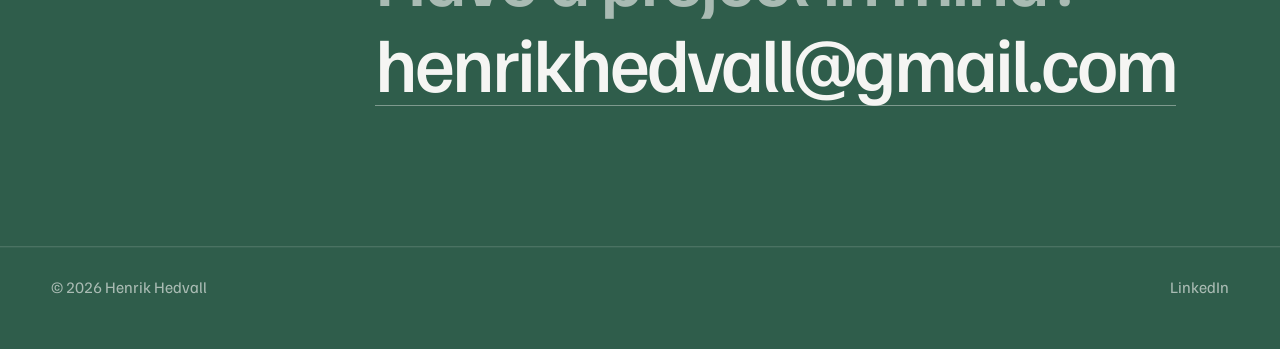
==== commit 4b39c017: "Start page: label the More work row Other projects Co-Authored-By: Claude Fable 5.2 <noreply@anthrop" ====
--- a/docs/index.html
+++ b/docs/index.html
@@ -82,7 +82,7 @@
 </article>
 
 <div class="c-d96ef6">
-<div class="c-d4efab"><span>More work</span></div>
+<div class="c-d4efab"><span>Other projects</span></div>
 <div class="c-d9cca0">
 <article class="c-card">
 <a class="c-card" href="weekend-warriors/">
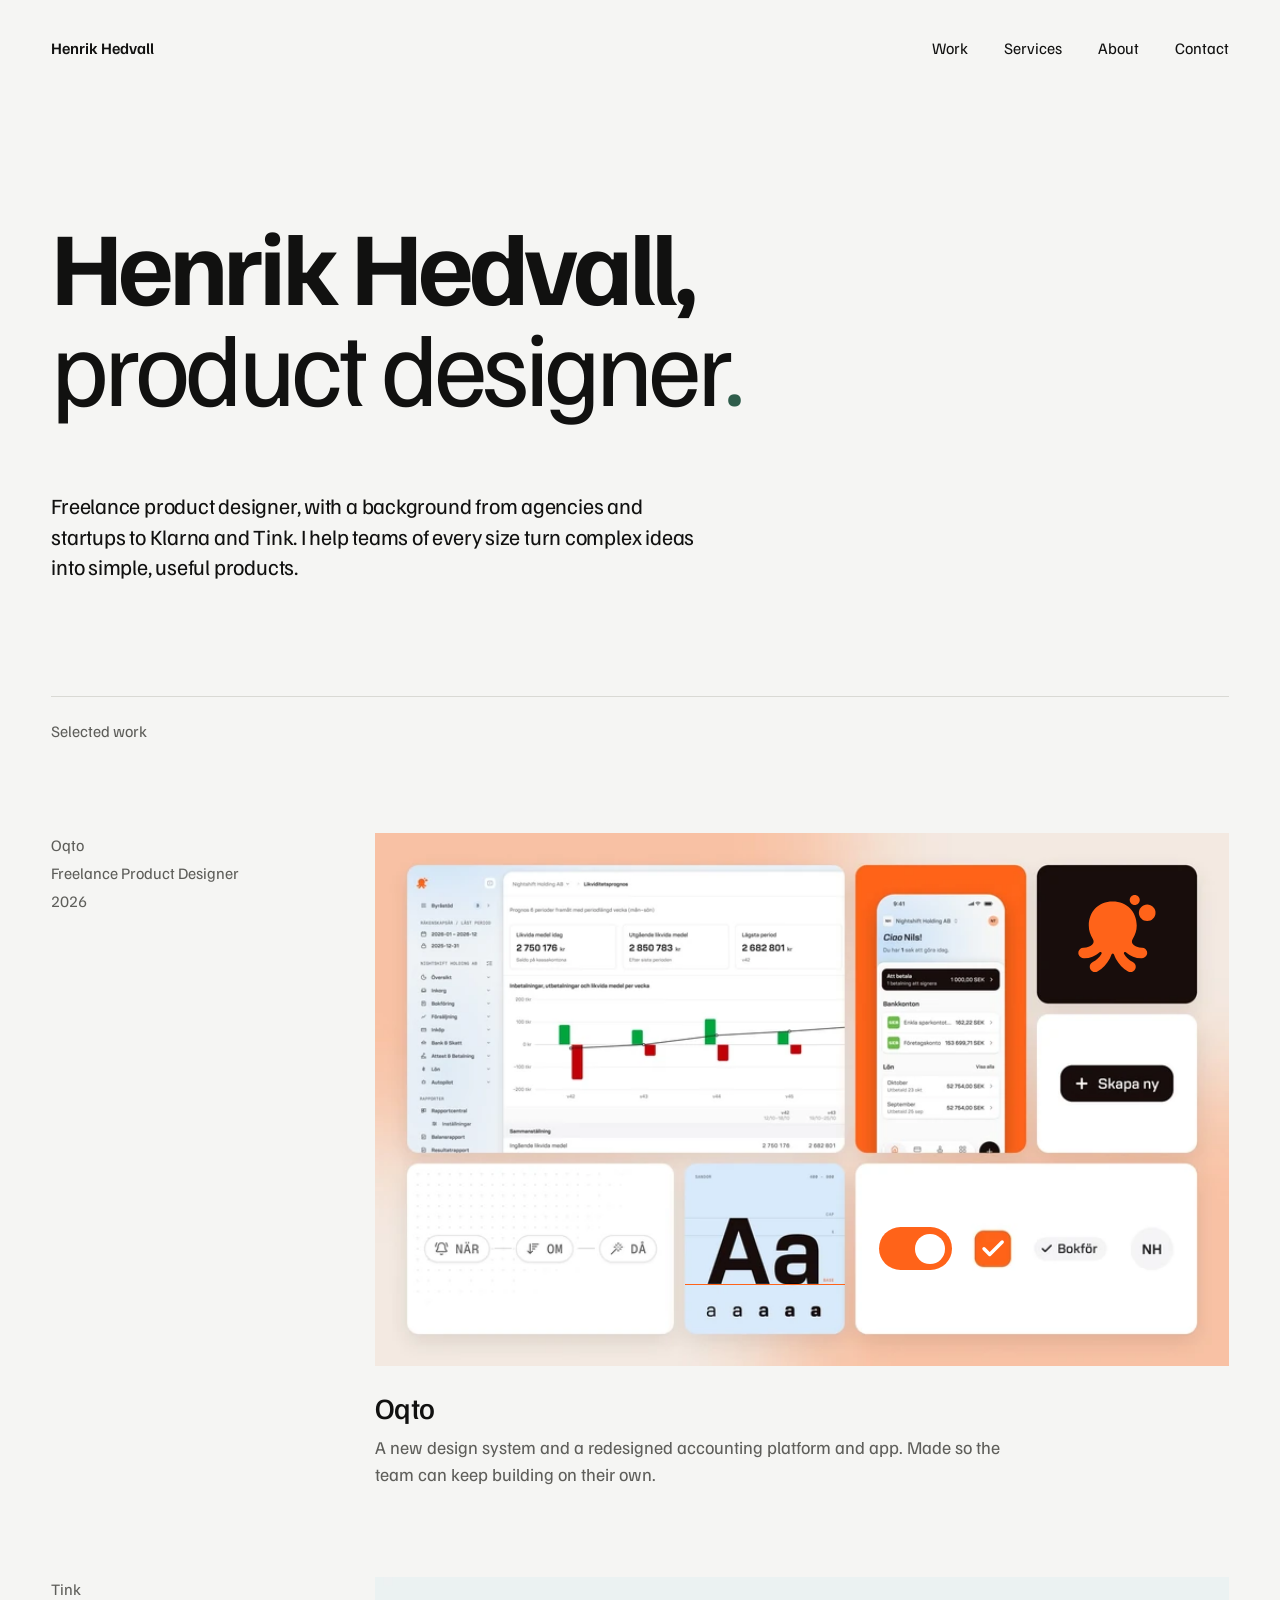
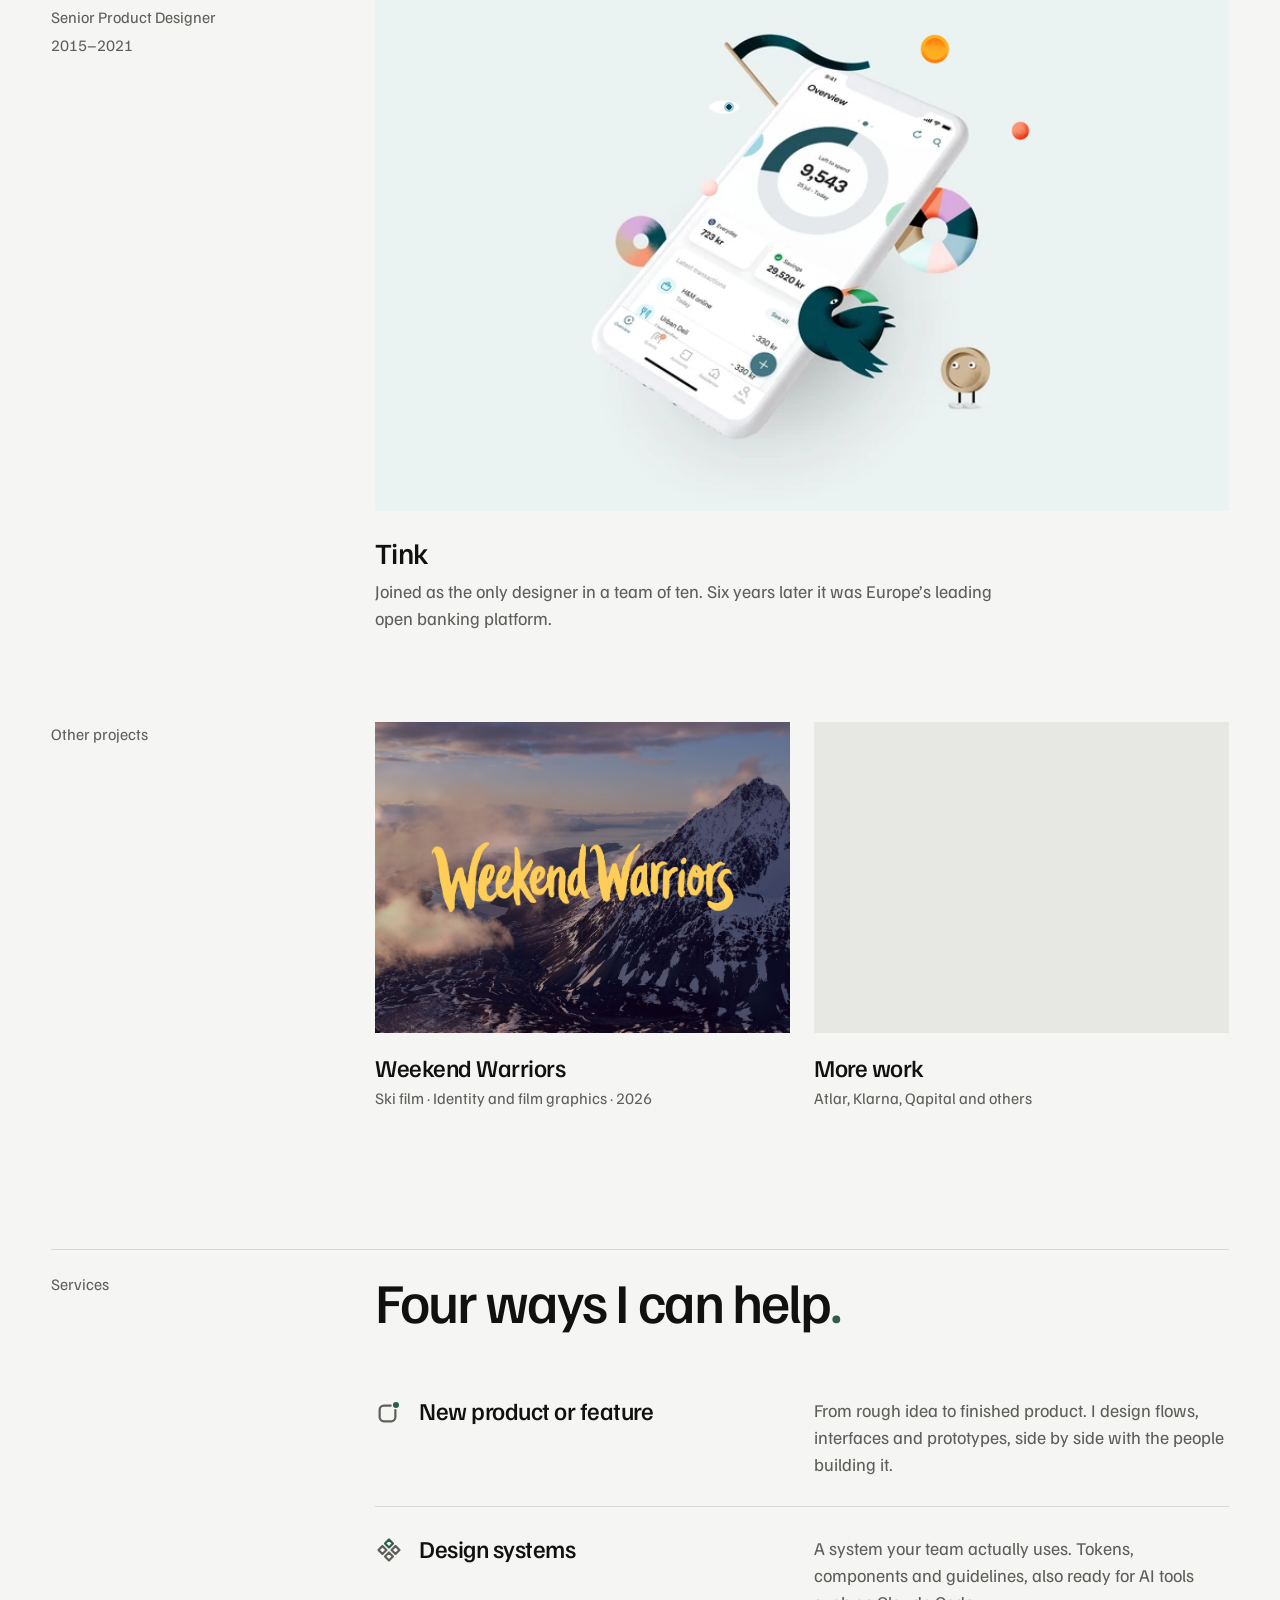
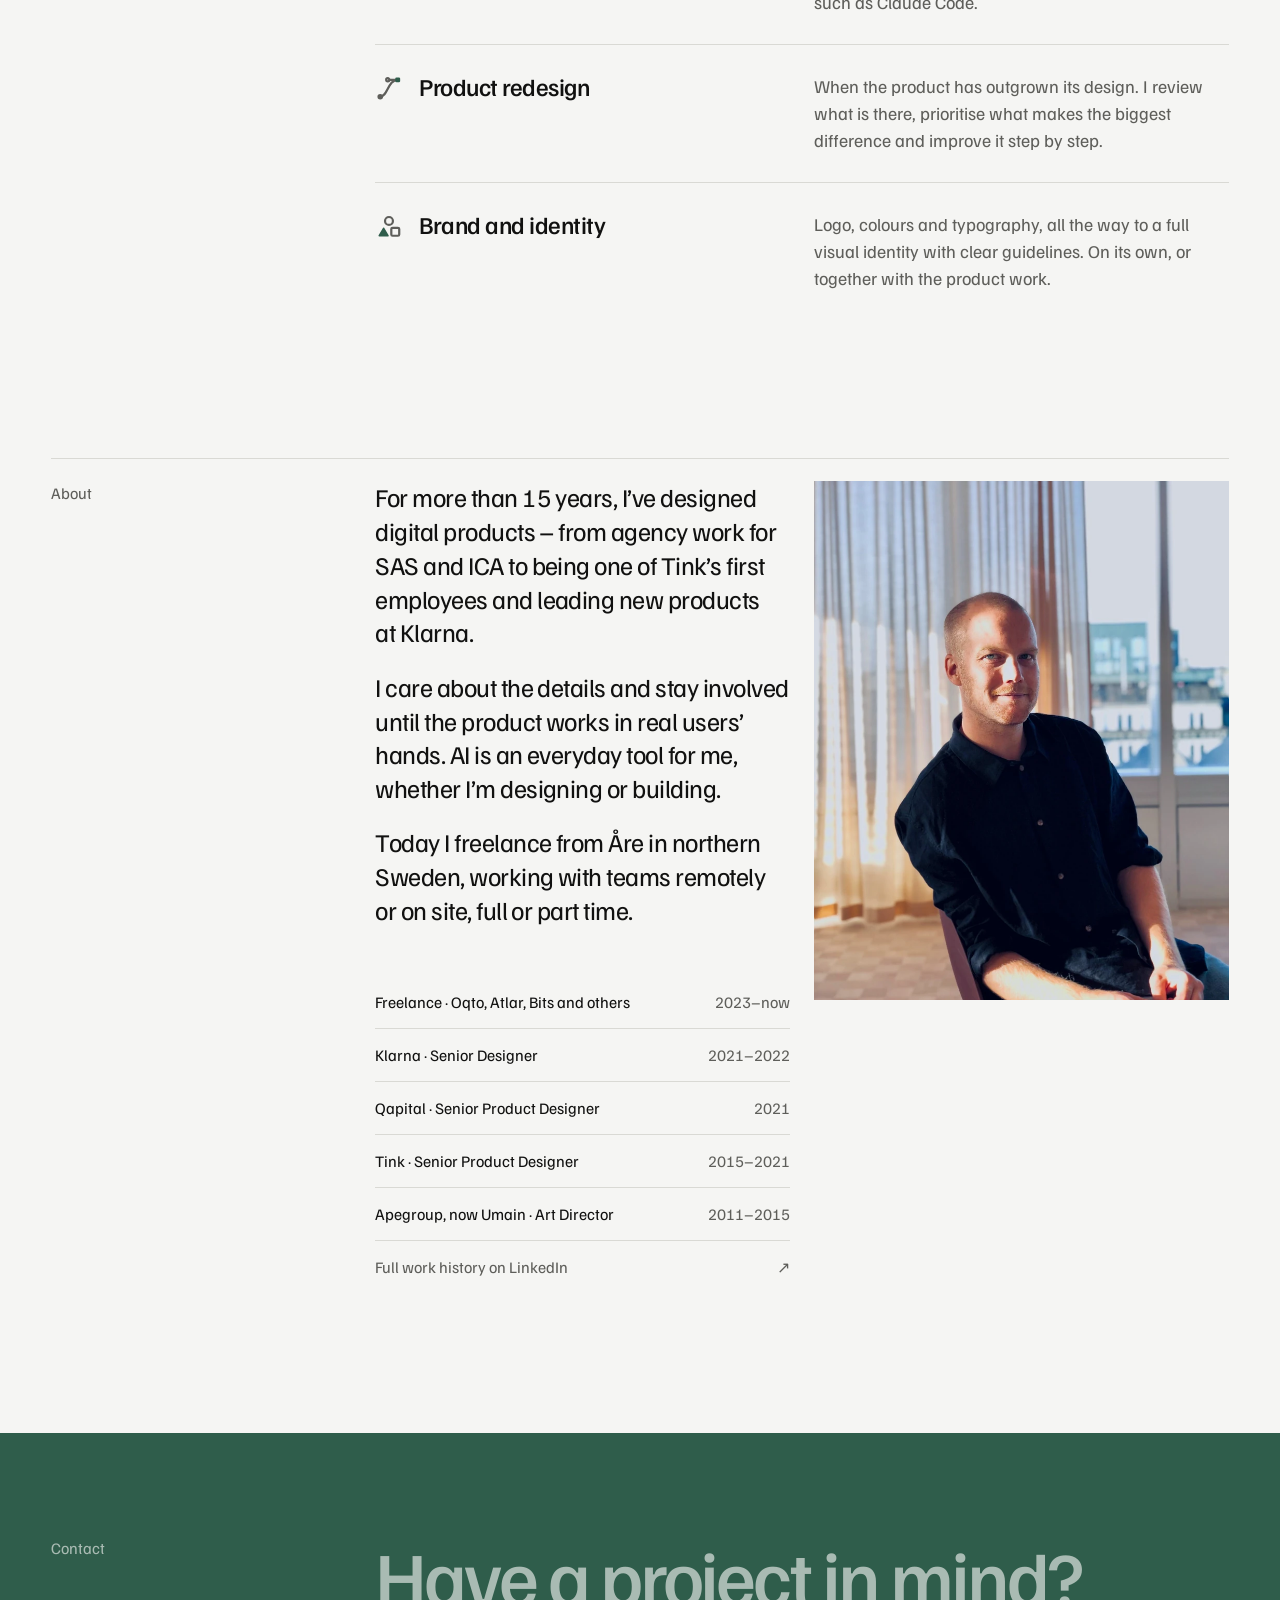
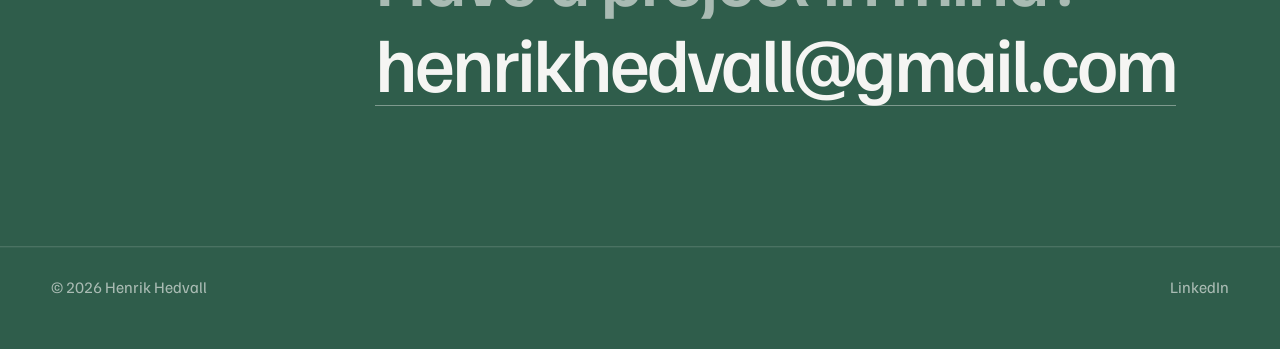
==== commit d596a7e1: "Reword two service texts; remove unused icon rules, images and build variants Co-Authored-By: Claude" ====
--- a/docs/index.html
+++ b/docs/index.html
@@ -18,7 +18,7 @@
 <link rel="apple-touch-icon" href="apple-touch-icon.png">
 <link rel="preload" href="fonts/familjen-grotesk-latin-wght-normal.woff2" as="font" type="font/woff2" crossorigin>
 <link rel="stylesheet" href="css/base.css?v=b94be2dc">
-<link rel="stylesheet" href="css/main.css?v=3d01405f">
+<link rel="stylesheet" href="css/main.css?v=7c22f7ca">
 <link rel="stylesheet" href="css/site.css?v=d81ffc0d">
 <script>(function(){try{try{localStorage.removeItem("theme")}catch(e){}var t=sessionStorage.getItem("theme");if(t==="dk"||t==="lt")document.documentElement.classList.add(t)}catch(e){}})();</script>
 <noscript><style>.rv{opacity:1!important}.rv .zm,.rv .st,.rv .bl{transform:none!important}.rv .st span{opacity:1!important}.rv .ck path{stroke-dashoffset:0!important}.ic .s{stroke-dashoffset:0!important}.ic .nd{transform:none!important}</style></noscript>
@@ -121,7 +121,7 @@
 <svg class="ic" viewBox="0 0 24 24" aria-hidden="true"><path class="s ap" d="M17.5 10.5v5.9a3.6 3.6 0 0 1-3.6 3.6H7.6A3.6 3.6 0 0 1 4 16.4v-6.3a3.6 3.6 0 0 1 3.6-3.6h5.9" pathLength="1"></path><circle class="nd" cx="18" cy="6" r="2.6"></circle></svg>
 <h3 class="c-h3-small">New product or feature</h3>
 </div>
-<p class="c-body-muted">From a rough idea to a product people can use. I design flows, interfaces and prototypes, and work alongside you the whole way.</p>
+<p class="c-body-muted">From rough idea to finished product. I design flows, interfaces and prototypes, side by side with the people building it.</p>
 </div>
 
 <div class="svc-row c-6560a6">
@@ -129,7 +129,7 @@
 <svg class="ic" viewBox="0 0 24 24" aria-hidden="true"><path class="s k dm d1" d="M12 3l3.4 3.4-3.4 3.4-3.4-3.4z" pathLength="1"></path><path class="s dm d2" d="M6.4 8.6l3.4 3.4-3.4 3.4-3.4-3.4z" pathLength="1"></path><path class="s dm d3" d="M17.6 8.6l3.4 3.4-3.4 3.4-3.4-3.4z" pathLength="1"></path><path class="s dm d4" d="M12 14.2l3.4 3.4-3.4 3.4-3.4-3.4z" pathLength="1"></path></svg>
 <h3 class="c-h3-small">Design systems</h3>
 </div>
-<p class="c-body-muted">A system your team actually uses. Tokens, components and guidelines that AI tools such as Claude Code can build from.</p>
+<p class="c-body-muted">A system your team actually uses. Tokens, components and guidelines, also ready for AI tools such as Claude Code.</p>
 </div>
 
 <div class="svc-row c-6560a6">
--- a/docs/css/main.css
+++ b/docs/css/main.css
@@ -121,9 +121,7 @@
 @keyframes bsS{from{transform:none}to{transform:rotate(90deg)}}
 @keyframes bcH{0%,100%{transform:none}42%{transform:translateY(-2.6px)}}
 }
-.svc-row:hover .ic.in .l{transform:translateX(-1.5px);transition-duration:1100ms,700ms}
-.svc-row:hover .ic.in .r{transform:translateX(1.5px);transition-duration:1100ms,700ms}
-@media (prefers-reduced-motion: reduce){.ic .s{stroke-dasharray:none;stroke-dashoffset:0;transition:none}.svc-row:hover .ic.in .nd,.ic .nd{transform:none;animation:none;transition:none}.ic .spin,.ic.in .spin,.svc-row:hover .ic.in .turn{animation:none;transform:none}.ic .l,.ic .r,.ic.in .l,.ic.in .r,.svc-row:hover .ic.in .l,.svc-row:hover .ic.in .r{transform:none;transition:none;animation:none}}
+@media (prefers-reduced-motion: reduce){.ic .s{stroke-dasharray:none;stroke-dashoffset:0;transition:none}.svc-row:hover .ic.in .nd,.ic .nd{transform:none;animation:none;transition:none}}
 @media (prefers-reduced-motion: no-preference){
 .r2{animation:rise 1100ms cubic-bezier(.2,.7,.2,1) 900ms both}
 .w{animation:settle 1400ms cubic-bezier(.16,.84,.24,1) backwards}
